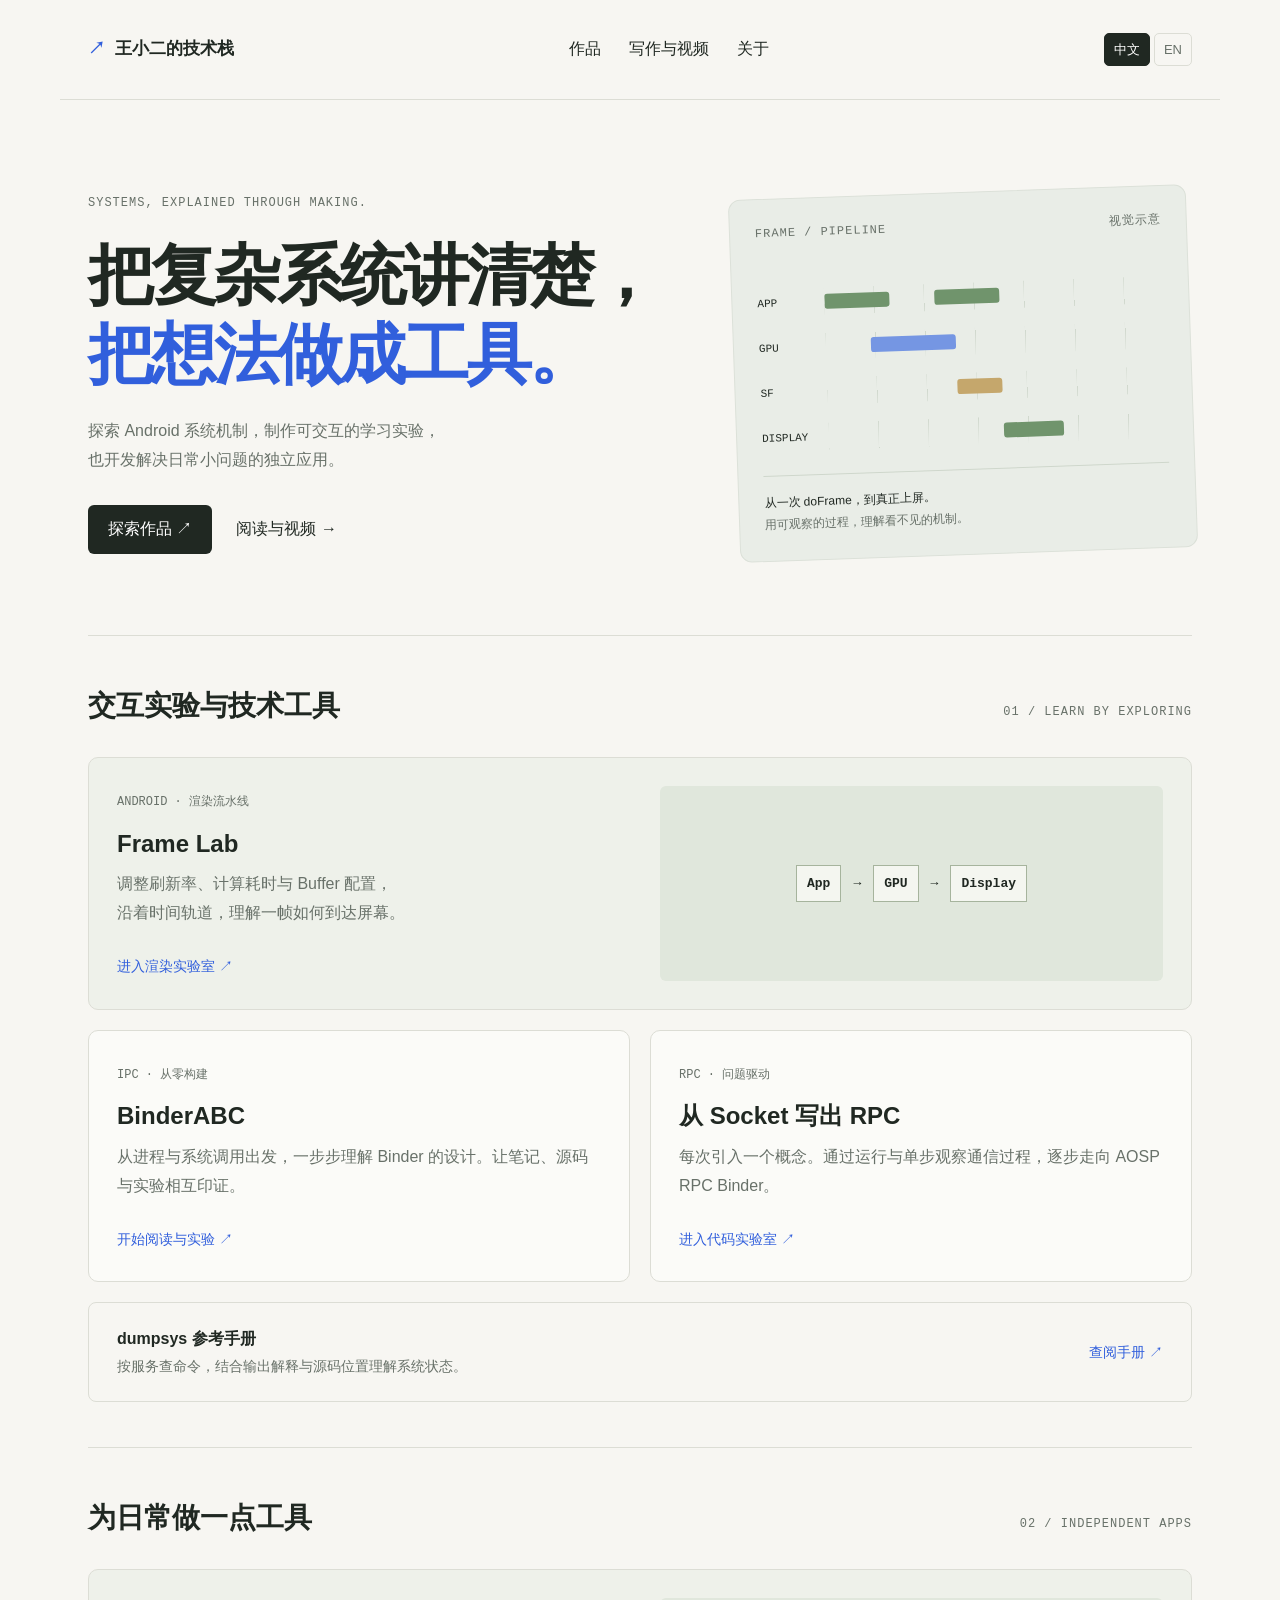
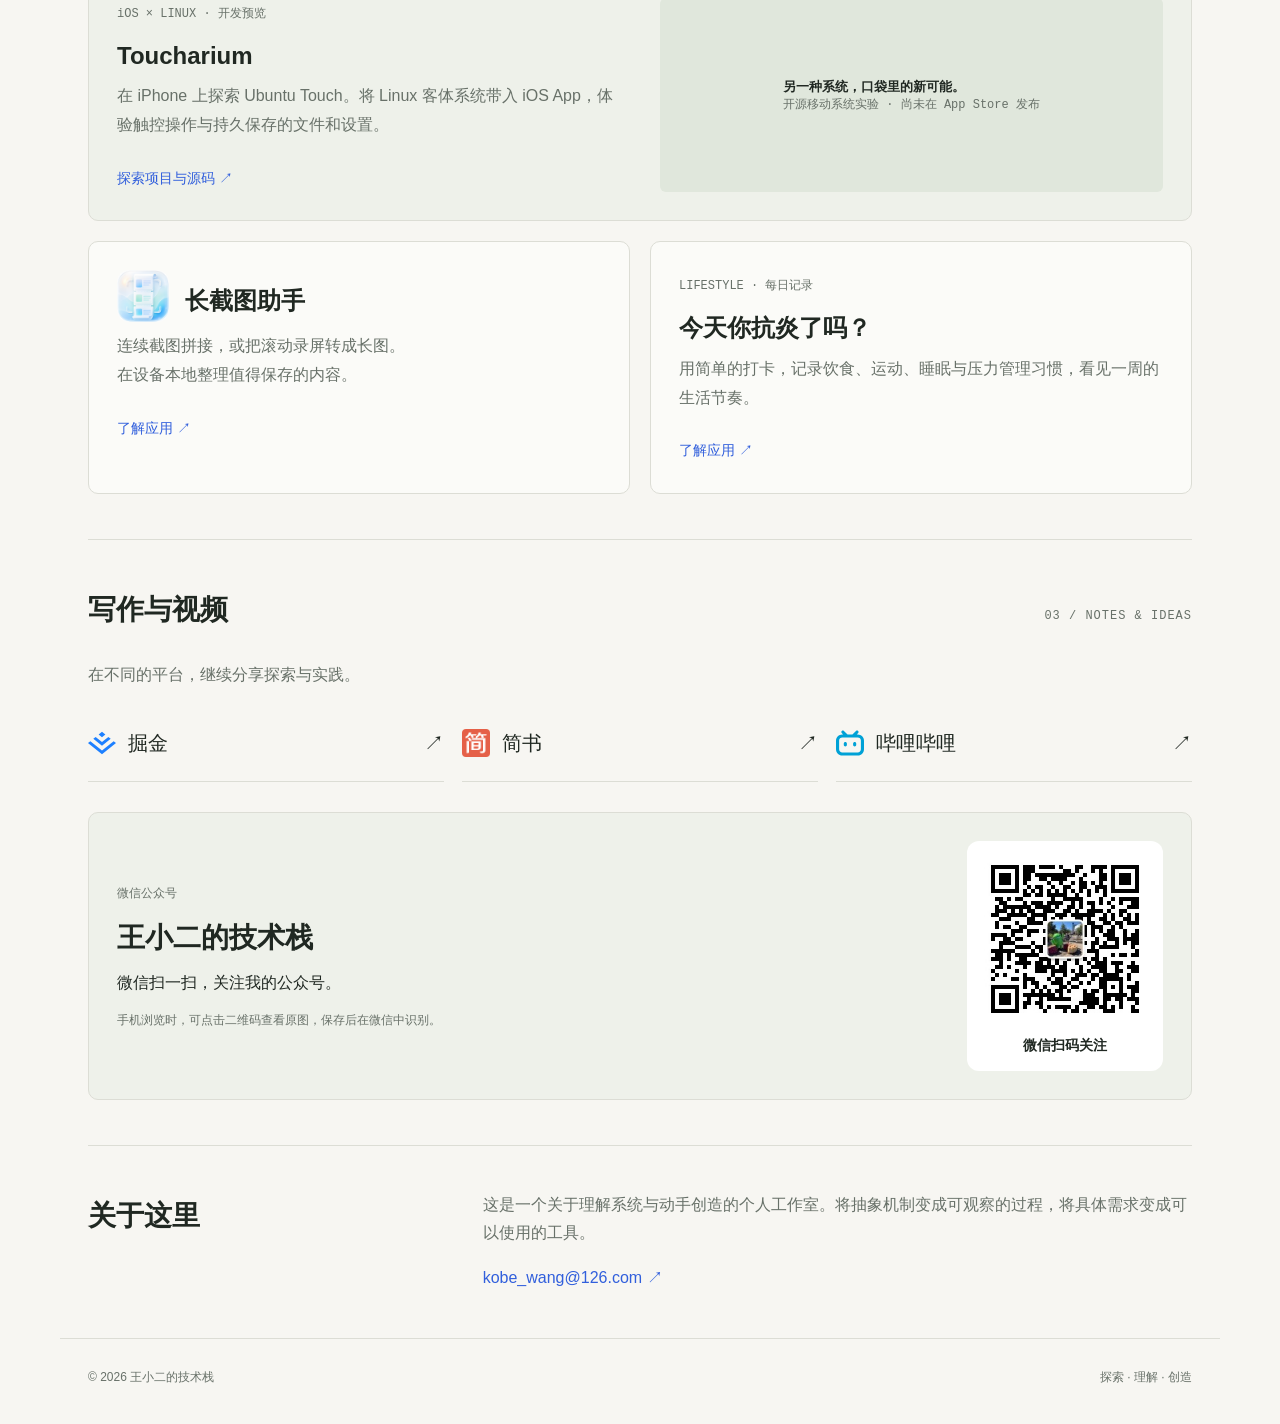
==== index.html @ 481073e8 "Build bilingual personal site with projects and GitHub Pages deployment" ====
<!doctype html>
<html lang="zh-CN">
<head>
<meta charset="utf-8"><meta name="viewport" content="width=device-width, initial-scale=1"><title>王小二的技术栈 | 系统技术与独立开发</title>

<meta name="description" content="王小二的技术栈：探索 Android 系统机制、交互技术实验与独立应用。Frame Lab、BinderABC、RPC、Toucharium，以及日常实用工具。">
<meta name="theme-color" content="#f7f6f2">
<link rel="canonical" href="https://kobewang126.github.io/">
<link rel="icon" type="image/svg+xml" href="assets/favicon.svg">
<meta property="og:type" content="website">
<meta property="og:locale" content="zh_CN">
<meta property="og:title" content="王小二的技术栈">
<meta property="og:description" content="把复杂系统讲清楚，把想法做成工具。">
<meta property="og:url" content="https://kobewang126.github.io/">
<link rel="stylesheet" href="styles.css">
</head>
<body id="top">
<a class="skip-link" href="#main">跳到正文</a>
<header><a class="brand" href="#top"><span class="mark">↗</span>王小二的技术栈</a><nav><a href="#projects">作品</a><a href="#writing">写作与视频</a><a href="#about">关于</a></nav><div class="languages" role="group" aria-label="语言 / Language"><button type="button" data-language="zh" aria-pressed="true">中文</button><button type="button" data-language="en" aria-pressed="false">EN</button></div></header>

<main id="main">

<div class="hero"><div><div class="eyebrow">SYSTEMS, EXPLAINED THROUGH MAKING.</div><h1>把复杂系统讲清楚，<br><span>把想法做成工具。</span></h1><p class="intro">探索 Android 系统机制，制作可交互的学习实验，<br>也开发解决日常小问题的独立应用。</p><div class="actions"><a class="button" href="#projects">探索作品 ↗</a><a href="#writing">阅读与视频 →</a></div></div><div class="trace" role="img" aria-label="Android 渲染轨道视觉示意，非真实仿真"><div class="trace-head"><span class="mono">FRAME / PIPELINE</span><span class="mono">视觉示意</span></div><div class="lane"><label>APP</label><div class="track"><i class="bar" style="width:65px"></i><i class="bar" style="width:65px;margin-left:45px"></i></div></div><div class="lane"><label>GPU</label><div class="track"><i class="bar blue" style="width:85px;margin-left:45px"></i></div></div><div class="lane"><label>SF</label><div class="track"><i class="bar gold" style="width:45px;margin-left:130px"></i></div></div><div class="lane"><label>DISPLAY</label><div class="track"><i class="bar" style="width:60px;margin-left:175px"></i></div></div><div class="trace-foot">从一次 doFrame，到真正上屏。<br><span class="note">用可观察的过程，理解看不见的机制。</span></div></div></div>
<section id="projects"><div class="section-head"><h2>交互实验与技术工具</h2><span class="mono">01 / LEARN BY EXPLORING</span></div><div class="grid"><a class="card featured" href="https://frameslab.netlify.app/"><div><span class="tag">ANDROID · 渲染流水线</span><h3>Frame Lab</h3><p>调整刷新率、计算耗时与 Buffer 配置，<br>沿着时间轨道，理解一帧如何到达屏幕。</p><span class="link">进入渲染实验室 ↗</span></div><div class="diagram" aria-hidden="true"><b>App</b> → <b>GPU</b> → <b>Display</b></div></a><a class="card" href="https://binderabc.netlify.app/"><span class="tag">IPC · 从零构建</span><h3>BinderABC</h3><p>从进程与系统调用出发，一步步理解 Binder 的设计。让笔记、源码与实验相互印证。</p><span class="link">开始阅读与实验 ↗</span></a><a class="card" href="https://rpcabc.netlify.app/"><span class="tag">RPC · 问题驱动</span><h3>从 Socket 写出 RPC</h3><p>每次引入一个概念。通过运行与单步观察通信过程，逐步走向 AOSP RPC Binder。</p><span class="link">进入代码实验室 ↗</span></a><a class="tool" href="https://dumpsys-reference.netlify.app/"><div><strong>dumpsys 参考手册</strong><p>按服务查命令，结合输出解释与源码位置理解系统状态。</p></div><span class="link">查阅手册 ↗</span></a></div></section>

<section><div class="section-head"><h2>为日常做一点工具</h2><span class="mono">02 / INDEPENDENT APPS</span></div><div class="grid"><a class="card featured" href="https://kobewang126.github.io/toucharium-site/"><div><span class="tag">iOS × LINUX · 开发预览</span><h3>Toucharium</h3><p>在 iPhone 上探索 Ubuntu Touch。将 Linux 客体系统带入 iOS App，体验触控操作与持久保存的文件和设置。</p><span class="link">探索项目与源码 ↗</span></div><div class="diagram"><div><strong>另一种系统，口袋里的新可能。</strong><br><span class="note">开源移动系统实验 · 尚未在 App Store 发布</span></div></div></a><a class="card" href="https://longscreenshot.netlify.app/"><div class="app-head"><img src="assets/longscreenshot.png" alt="长截图助手图标" loading="lazy"><h3>长截图助手</h3></div><p>连续截图拼接，或把滚动录屏转成长图。<br>在设备本地整理值得保存的内容。</p><span class="link">了解应用 ↗</span></a><a class="card" href="https://kangyan.netlify.app/"><span class="tag">LIFESTYLE · 每日记录</span><h3>今天你抗炎了吗？</h3><p>用简单的打卡，记录饮食、运动、睡眠与压力管理习惯，看见一周的生活节奏。</p><span class="link">了解应用 ↗</span></a></div></section>

<section id="writing"><div class="section-head"><h2>写作与视频</h2><span class="mono">03 / NOTES & IDEAS</span></div><p>在不同的平台，继续分享探索与实践。</p><div class="platforms"><a href="https://juejin.cn/user/1821226473634552/posts"><span class="platform-name"><img src="assets/juejin.svg" width="28" height="28" alt="">掘金</span> <span aria-hidden="true">↗</span></a><a href="https://www.jianshu.com/u/fd0b722ce11f"><span class="platform-name"><img src="assets/jianshu.ico" width="28" height="28" alt="">简书</span> <span aria-hidden="true">↗</span></a><a href="https://space.bilibili.com/485954104"><span class="platform-name"><img src="assets/bilibili.svg" width="28" height="28" alt="">哔哩哔哩</span> <span aria-hidden="true">↗</span></a></div><div class="wechat" id="wechat"><div><span class="tag">微信公众号</span><h3>王小二的技术栈</h3><p>微信扫一扫，关注我的公众号。</p><span class="note">手机浏览时，可点击二维码查看原图，保存后在微信中识别。</span></div><figure><a href="assets/wechat-qrcode.jpg" aria-label="查看王小二的技术栈公众号二维码原图"><img src="assets/wechat-qrcode.jpg" width="258" height="258" alt="王小二的技术栈微信公众号二维码" loading="lazy"></a><figcaption>微信扫码关注</figcaption></figure></div></section>

<section class="about" id="about"><h2>关于这里</h2><p>这是一个关于理解系统与动手创造的个人工作室。将抽象机制变成可观察的过程，将具体需求变成可以使用的工具。<br><a class="contact" href="mailto:kobe_wang@126.com">kobe_wang@126.com ↗</a></p></section>

</main>
<footer><span>© 2026 王小二的技术栈</span><span>探索 · 理解 · 创造</span></footer>
<script src="i18n.js"></script>
</body>
</html>
---- styles.css ----
:root {
  --bg: #f7f6f2;
  --ink: #202822;
  --muted: #687169;
  --line: #dcddd5;
  --blue: #315fdc;
}
* { box-sizing: border-box; }
html { scroll-behavior: smooth; }
body { margin: 0; background: var(--bg); color: var(--ink); font: 16px/1.8 -apple-system, BlinkMacSystemFont, "Segoe UI", sans-serif; -webkit-font-smoothing: antialiased; }
a { color: inherit; text-decoration: none; }
a:focus-visible, button:focus-visible { outline: 3px solid var(--blue); outline-offset: 5px; }
header, main, footer { max-width: 1160px; margin: auto; padding: 0 28px; }
header { min-height: 100px; display: flex; align-items: center; justify-content: space-between; gap: 20px; flex-wrap: wrap; padding-top: 18px; padding-bottom: 18px; border-bottom: 1px solid var(--line); }
nav { display: flex; flex-wrap: wrap; gap: 28px; }
nav a:hover { color: var(--blue); }
.brand { font-weight: 700; font-size: 17px; overflow-wrap: anywhere; }
.mark { color: var(--blue); padding-right: 10px; }
.note { font-size: 12px; color: var(--muted); }
.hero { padding: 92px 0 80px; display: grid; grid-template-columns: minmax(0, 1.3fr) minmax(0, 1fr); gap: 50px; align-items: center; }
.eyebrow, .mono { font: 12px/1.6 ui-monospace, monospace; letter-spacing: 1px; color: var(--muted); }
h1 { font-size: clamp(42px, 5.2vw, 66px); line-height: 1.2; letter-spacing: -3px; margin: 23px 0; }
h1 span { color: var(--blue); }
html[lang="en"] h1 { font-size: clamp(38px, 4.4vw, 56px); letter-spacing: -2px; }
p { color: var(--muted); }
.intro { max-width: 490px; }
.actions { display: flex; flex-wrap: wrap; gap: 24px; align-items: center; margin-top: 30px; }
.button { padding: 10px 20px; background: var(--ink); color: white; border-radius: 6px; }
.trace { background: #e9ede7; border: 1px solid #dce1d9; border-radius: 12px; padding: 25px; transform: rotate(-2deg); min-width: 0; max-width: 100%; }
.trace-head { display: flex; justify-content: space-between; padding-bottom: 28px; }
.lane { display: flex; gap: 12px; align-items: center; margin: 18px 0; font: 11px ui-monospace, monospace; }
.lane label { width: 55px; }
.track { height: 27px; flex: 1; min-width: 0; overflow: hidden; background: repeating-linear-gradient(90deg, transparent 0, transparent 49px, #cfd7cc 50px); display: flex; align-items: center; }
.bar { height: 15px; border-radius: 3px; background: #70946c; flex-shrink: 0; }
.bar.blue { background: #7596e3; }
.bar.gold { background: #c5a76c; }
.trace-foot { border-top: 1px solid #cfd7cc; padding-top: 16px; margin-top: 24px; font-size: 12px; }
section { padding: 45px 0; border-top: 1px solid var(--line); scroll-margin-top: 24px; }
.section-head { display: flex; justify-content: space-between; align-items: baseline; margin-bottom: 25px; gap: 20px; }
h2 { font-size: 28px; margin: 0; }
h3 { font-size: 24px; margin: 12px 0 4px; line-height: 1.4; }
.grid { display: grid; grid-template-columns: minmax(0, 1fr) minmax(0, 1fr); gap: 20px; }
.card { display: block; min-width: 0; padding: 28px; border: 1px solid var(--line); border-radius: 10px; background: #fbfbf8; transition: border-color .2s, transform .2s; }
.card:hover { border-color: var(--blue); transform: translateY(-3px); }
.card p { margin: 10px 0 24px; }
.featured { grid-column: 1/-1; display: grid; grid-template-columns: minmax(0, 1fr) minmax(0, 1fr); gap: 40px; background: #eef1ea; }
.diagram { background: #e0e7dc; border-radius: 6px; padding: 25px; display: flex; flex-wrap: wrap; align-items: center; justify-content: center; gap: 12px; font: 13px ui-monospace, monospace; }
.diagram b { border: 1px solid #a6b49d; padding: 10px; background: #f4f6f0; }
.tag { font: 12px/1.8 ui-monospace, monospace; color: var(--muted); }
.link { color: var(--blue); font-size: 14px; }
.tool { grid-column: 1/-1; display: flex; min-width: 0; align-items: center; justify-content: space-between; gap: 25px; padding: 22px 28px; border: 1px solid var(--line); border-radius: 8px; }
.tool p { margin: 0; font-size: 14px; }
.app-head { display: flex; align-items: center; gap: 16px; }
.app-head img { width: 52px; height: 52px; border-radius: 12px; }
.platforms { display: grid; grid-template-columns: repeat(3, minmax(0, 1fr)); gap: 18px; }
.platforms a { border-bottom: 1px solid var(--line); padding: 20px 0; display: flex; justify-content: space-between; font-size: 20px; }
.platform-name { display: inline-flex; align-items: center; gap: 12px; }
.platform-name img { width: 28px; height: 28px; object-fit: contain; flex-shrink: 0; }
.wechat { margin-top: 30px; padding: 28px; background: #eef1ea; border: 1px solid var(--line); border-radius: 10px; display: flex; align-items: center; justify-content: space-between; gap: 36px; }
.wechat h3 { font-size: 28px; line-height: 1.35; margin: 12px 0; }
.wechat p { font-size: 16px; margin: 8px 0; color: var(--ink); }
.wechat figure { margin: 0; text-align: center; flex-shrink: 0; background: white; padding: 12px; border-radius: 12px; }
.wechat img { display: block; width: 172px; height: 172px; max-width: 100%; background: white; }
.wechat figcaption { font-size: 14px; font-weight: 600; color: var(--ink); margin-top: 8px; }
.about { display: grid; grid-template-columns: 1fr 2fr; gap: 40px; }
.about p { margin: 0; }
.contact { display: inline-block; margin-top: 16px; color: var(--blue); overflow-wrap: anywhere; }
footer { padding-top: 28px; padding-bottom: 35px; display: flex; flex-wrap: wrap; justify-content: space-between; gap: 20px; border-top: 1px solid var(--line); font-size: 12px; color: var(--muted); }
.languages { display: flex; gap: 4px; flex-shrink: 0; }
.languages button { font: inherit; font-size: 13px; border: 1px solid var(--line); background: transparent; color: var(--muted); border-radius: 5px; padding: 4px 9px; cursor: pointer; }
.languages button[aria-pressed="true"] { background: var(--ink); color: white; border-color: var(--ink); }
h1, .card, .wechat { overflow-wrap: break-word; }
.skip-link { position: absolute; left: 20px; top: -100px; padding: 8px 16px; background: var(--ink); color: white; z-index: 10; }
.skip-link:focus { top: 10px; }
@media (max-width: 760px) {
  header, main, footer { padding-left: 22px; padding-right: 22px; }
  header { gap: 16px; }
  .brand { flex: 1; }
  nav { order: 3; width: 100%; justify-content: space-between; gap: 16px; font-size: 14px; }
  .hero { grid-template-columns: minmax(0, 1fr); padding: 48px 0; gap: 40px; }
  h1 { font-size: 44px; letter-spacing: -2px; }
  html[lang="en"] h1 { font-size: 38px; letter-spacing: -1px; }
  .trace { transform: none; }
  .grid, .featured, .platforms, .about { grid-template-columns: minmax(0, 1fr); }
  .featured { gap: 20px; }
  .tool { align-items: flex-start; flex-direction: column; gap: 10px; }
  .section-head { align-items: flex-start; gap: 10px; flex-direction: column; }
  .section-head .mono { letter-spacing: .5px; }
  .card { padding: 22px; }
  .wechat { padding: 22px; align-items: stretch; flex-direction: column; }
  .wechat h3 { font-size: 25px; }
  .wechat figure { align-self: center; max-width: 100%; }
  .wechat img { width: 200px; height: auto; aspect-ratio: 1; }
  .wechat .note { font-size: 13px; }
  .about { gap: 20px; }
}
@media (prefers-reduced-motion: reduce) {
  html { scroll-behavior: auto; }
  .card { transition: none; }
}
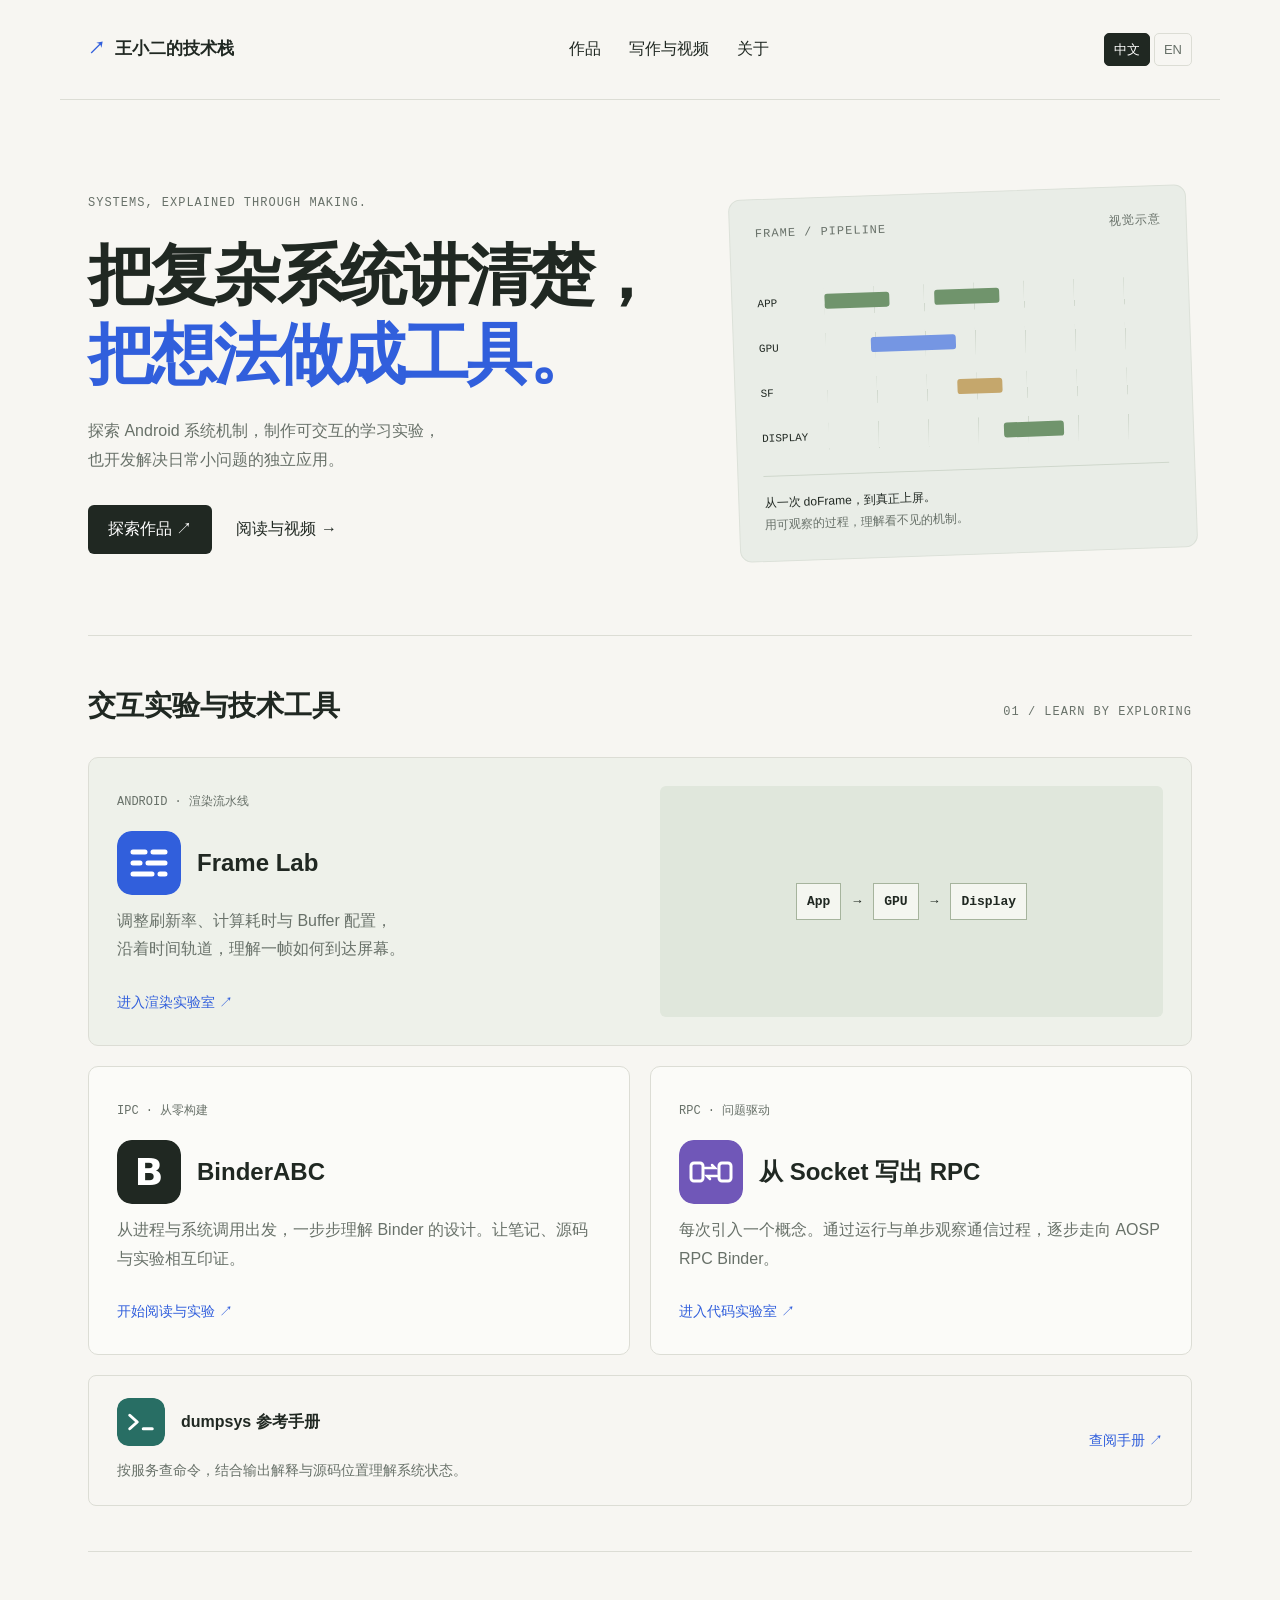
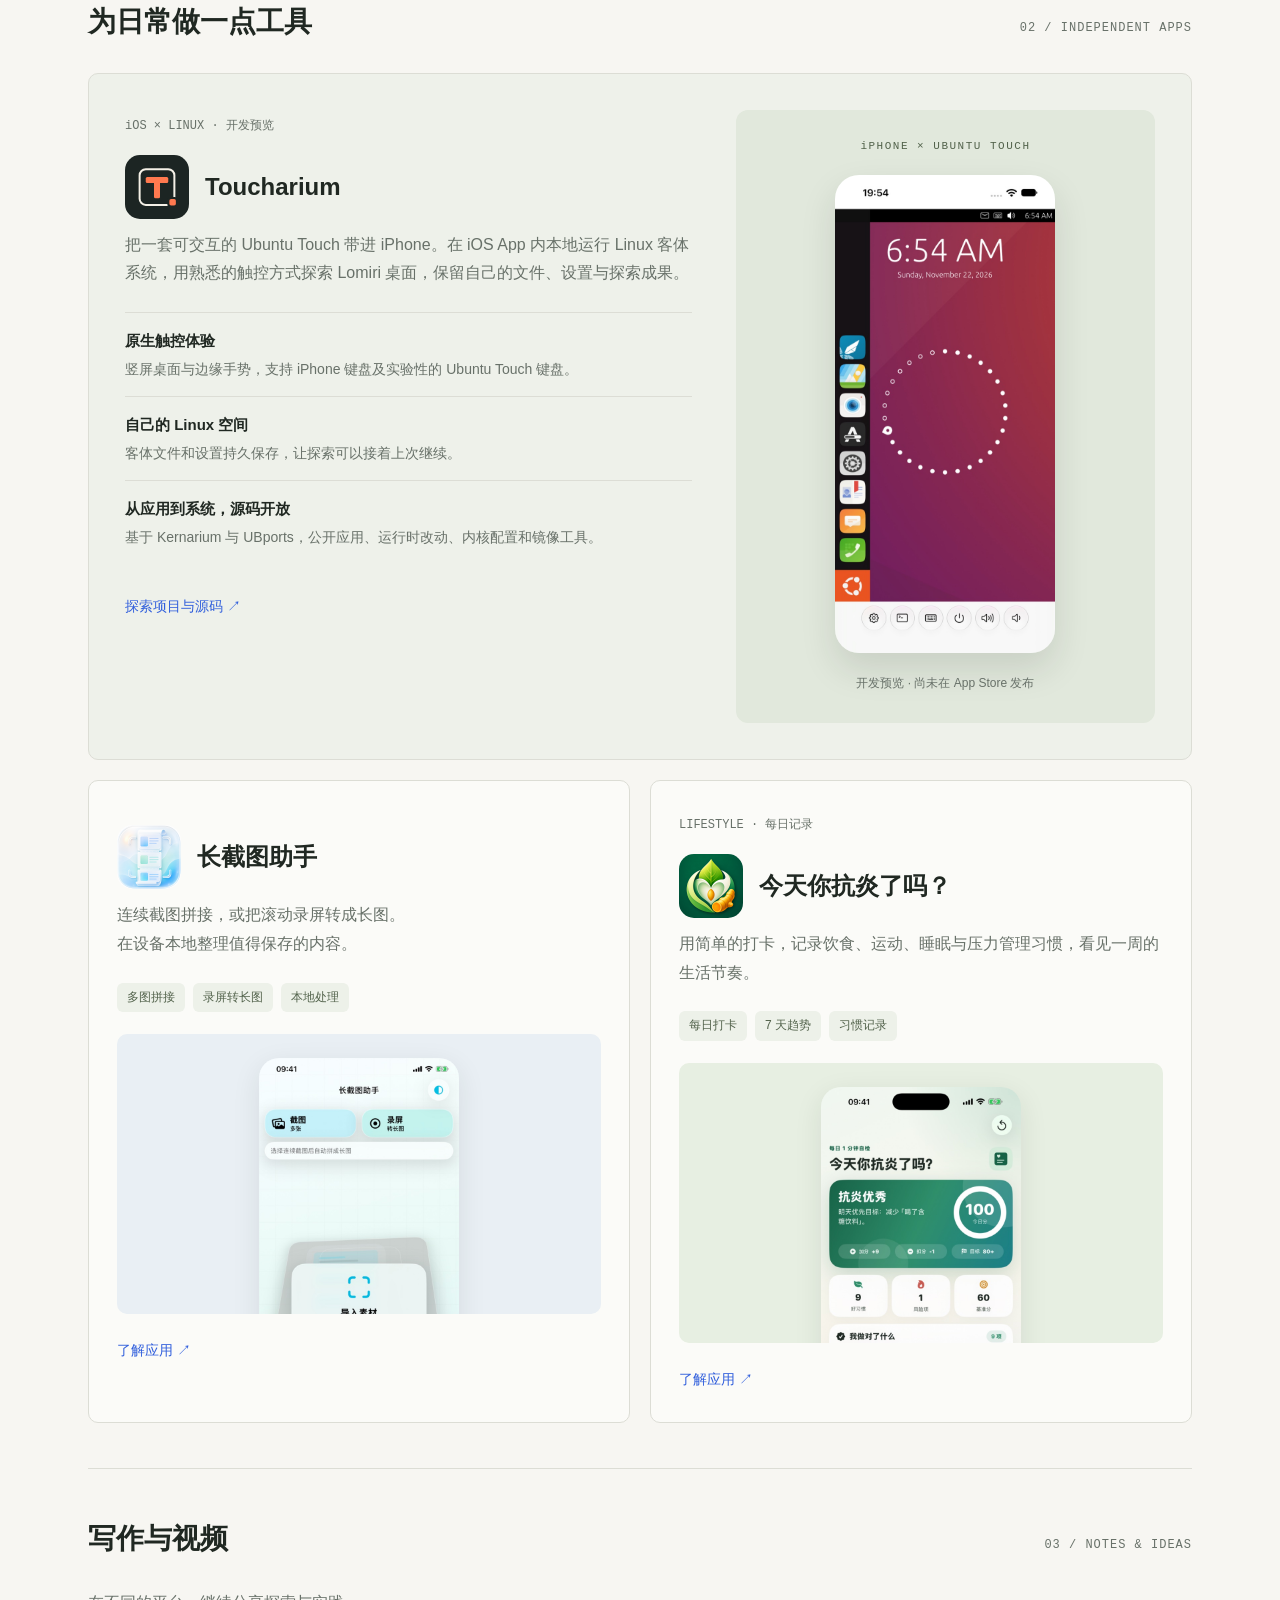
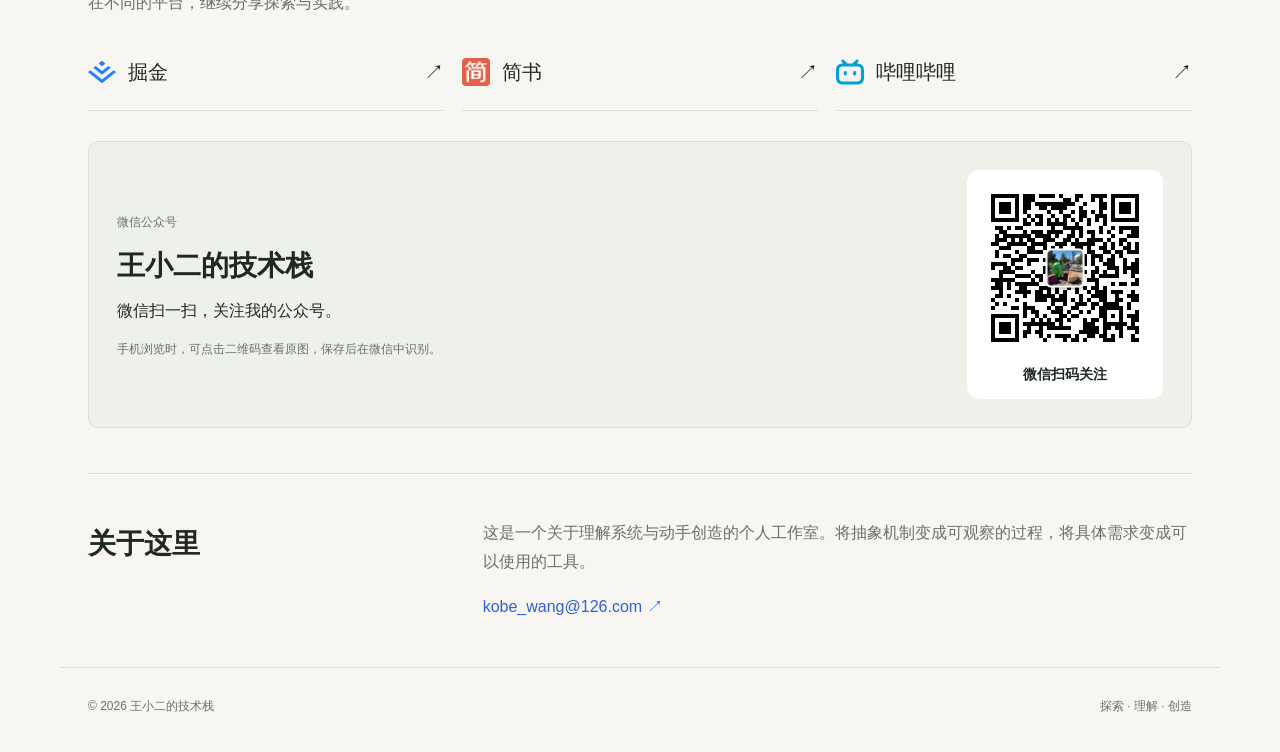
==== commit a2bf0896: "Showcase projects with icons, app previews, and detailed Toucharium features" ====
--- a/index.html
+++ b/index.html
@@ -21,9 +21,9 @@
 <main id="main">
 
 <div class="hero"><div><div class="eyebrow">SYSTEMS, EXPLAINED THROUGH MAKING.</div><h1>把复杂系统讲清楚，<br><span>把想法做成工具。</span></h1><p class="intro">探索 Android 系统机制，制作可交互的学习实验，<br>也开发解决日常小问题的独立应用。</p><div class="actions"><a class="button" href="#projects">探索作品 ↗</a><a href="#writing">阅读与视频 →</a></div></div><div class="trace" role="img" aria-label="Android 渲染轨道视觉示意，非真实仿真"><div class="trace-head"><span class="mono">FRAME / PIPELINE</span><span class="mono">视觉示意</span></div><div class="lane"><label>APP</label><div class="track"><i class="bar" style="width:65px"></i><i class="bar" style="width:65px;margin-left:45px"></i></div></div><div class="lane"><label>GPU</label><div class="track"><i class="bar blue" style="width:85px;margin-left:45px"></i></div></div><div class="lane"><label>SF</label><div class="track"><i class="bar gold" style="width:45px;margin-left:130px"></i></div></div><div class="lane"><label>DISPLAY</label><div class="track"><i class="bar" style="width:60px;margin-left:175px"></i></div></div><div class="trace-foot">从一次 doFrame，到真正上屏。<br><span class="note">用可观察的过程，理解看不见的机制。</span></div></div></div>
-<section id="projects"><div class="section-head"><h2>交互实验与技术工具</h2><span class="mono">01 / LEARN BY EXPLORING</span></div><div class="grid"><a class="card featured" href="https://frameslab.netlify.app/"><div><span class="tag">ANDROID · 渲染流水线</span><h3>Frame Lab</h3><p>调整刷新率、计算耗时与 Buffer 配置，<br>沿着时间轨道，理解一帧如何到达屏幕。</p><span class="link">进入渲染实验室 ↗</span></div><div class="diagram" aria-hidden="true"><b>App</b> → <b>GPU</b> → <b>Display</b></div></a><a class="card" href="https://binderabc.netlify.app/"><span class="tag">IPC · 从零构建</span><h3>BinderABC</h3><p>从进程与系统调用出发，一步步理解 Binder 的设计。让笔记、源码与实验相互印证。</p><span class="link">开始阅读与实验 ↗</span></a><a class="card" href="https://rpcabc.netlify.app/"><span class="tag">RPC · 问题驱动</span><h3>从 Socket 写出 RPC</h3><p>每次引入一个概念。通过运行与单步观察通信过程，逐步走向 AOSP RPC Binder。</p><span class="link">进入代码实验室 ↗</span></a><a class="tool" href="https://dumpsys-reference.netlify.app/"><div><strong>dumpsys 参考手册</strong><p>按服务查命令，结合输出解释与源码位置理解系统状态。</p></div><span class="link">查阅手册 ↗</span></a></div></section>
+<section id="projects"><div class="section-head"><h2>交互实验与技术工具</h2><span class="mono">01 / LEARN BY EXPLORING</span></div><div class="grid"><a class="card featured" href="https://frameslab.netlify.app/"><div><span class="tag">ANDROID · 渲染流水线</span><div class="app-head"><img src="assets/framelab.svg" width="64" height="64" alt="" loading="lazy"><h3>Frame Lab</h3></div><p>调整刷新率、计算耗时与 Buffer 配置，<br>沿着时间轨道，理解一帧如何到达屏幕。</p><span class="link">进入渲染实验室 ↗</span></div><div class="diagram" aria-hidden="true"><b>App</b> → <b>GPU</b> → <b>Display</b></div></a><a class="card" href="https://kobewang126.github.io/BinderABC-V3"><span class="tag">IPC · 从零构建</span><div class="app-head"><img src="assets/binderabc.svg" width="64" height="64" alt="" loading="lazy"><h3>BinderABC</h3></div><p>从进程与系统调用出发，一步步理解 Binder 的设计。让笔记、源码与实验相互印证。</p><span class="link">开始阅读与实验 ↗</span></a><a class="card" href="https://rpcabc.netlify.app/"><span class="tag">RPC · 问题驱动</span><div class="app-head"><img src="assets/rpc.svg" width="64" height="64" alt="" loading="lazy"><h3>从 Socket 写出 RPC</h3></div><p>每次引入一个概念。通过运行与单步观察通信过程，逐步走向 AOSP RPC Binder。</p><span class="link">进入代码实验室 ↗</span></a><a class="tool" href="https://dumpsys-reference.netlify.app/"><div><div class="app-head"><img src="assets/dumpsys.svg" width="64" height="64" alt="" loading="lazy"><strong>dumpsys 参考手册</strong></div><p>按服务查命令，结合输出解释与源码位置理解系统状态。</p></div><span class="link">查阅手册 ↗</span></a></div></section>
 
-<section><div class="section-head"><h2>为日常做一点工具</h2><span class="mono">02 / INDEPENDENT APPS</span></div><div class="grid"><a class="card featured" href="https://kobewang126.github.io/toucharium-site/"><div><span class="tag">iOS × LINUX · 开发预览</span><h3>Toucharium</h3><p>在 iPhone 上探索 Ubuntu Touch。将 Linux 客体系统带入 iOS App，体验触控操作与持久保存的文件和设置。</p><span class="link">探索项目与源码 ↗</span></div><div class="diagram"><div><strong>另一种系统，口袋里的新可能。</strong><br><span class="note">开源移动系统实验 · 尚未在 App Store 发布</span></div></div></a><a class="card" href="https://longscreenshot.netlify.app/"><div class="app-head"><img src="assets/longscreenshot.png" alt="长截图助手图标" loading="lazy"><h3>长截图助手</h3></div><p>连续截图拼接，或把滚动录屏转成长图。<br>在设备本地整理值得保存的内容。</p><span class="link">了解应用 ↗</span></a><a class="card" href="https://kangyan.netlify.app/"><span class="tag">LIFESTYLE · 每日记录</span><h3>今天你抗炎了吗？</h3><p>用简单的打卡，记录饮食、运动、睡眠与压力管理习惯，看见一周的生活节奏。</p><span class="link">了解应用 ↗</span></a></div></section>
+<section><div class="section-head"><h2>为日常做一点工具</h2><span class="mono">02 / INDEPENDENT APPS</span></div><div class="grid"><a class="card featured toucharium-card" href="https://kobewang126.github.io/toucharium-site/"><div><span class="tag">iOS × LINUX · 开发预览</span><div class="app-head"><img src="assets/toucharium.svg" width="64" height="64" alt="" loading="lazy"><h3>Toucharium</h3></div><p>把一套可交互的 Ubuntu Touch 带进 iPhone。在 iOS App 内本地运行 Linux 客体系统，用熟悉的触控方式探索 Lomiri 桌面，保留自己的文件、设置与探索成果。</p><ul class="feature-list"><li><strong>原生触控体验</strong><span>竖屏桌面与边缘手势，支持 iPhone 键盘及实验性的 Ubuntu Touch 键盘。</span></li><li><strong>自己的 Linux 空间</strong><span>客体文件和设置持久保存，让探索可以接着上次继续。</span></li><li><strong>从应用到系统，源码开放</strong><span>基于 Kernarium 与 UBports，公开应用、运行时改动、内核配置和镜像工具。</span></li></ul><span class="link">探索项目与源码 ↗</span></div><div class="product-preview toucharium-preview"><span class="preview-label">iPHONE × UBUNTU TOUCH</span><img src="assets/toucharium-preview.jpg" width="942" height="2048" alt="Toucharium 在 iPhone 上运行 Ubuntu Touch 的真实界面" loading="lazy"><span class="note">开发预览 · 尚未在 App Store 发布</span></div></a><a class="card" href="https://longscreenshot.netlify.app/"><div class="app-head"><img src="assets/longscreenshot.png" alt="长截图助手图标" loading="lazy"><h3>长截图助手</h3></div><p>连续截图拼接，或把滚动录屏转成长图。<br>在设备本地整理值得保存的内容。</p><div class="app-benefits"><span>多图拼接</span><span>录屏转长图</span><span>本地处理</span></div><div class="app-screenshot"><img src="assets/longscreenshot-preview.jpg" width="1242" height="2688" alt="长截图助手应用界面" loading="lazy"></div><span class="link">了解应用 ↗</span></a><a class="card" href="https://kangyan.netlify.app/"><span class="tag">LIFESTYLE · 每日记录</span><div class="app-head"><img src="assets/kangyan.png" width="64" height="64" alt="" loading="lazy"><h3>今天你抗炎了吗？</h3></div><p>用简单的打卡，记录饮食、运动、睡眠与压力管理习惯，看见一周的生活节奏。</p><div class="app-benefits"><span>每日打卡</span><span>7 天趋势</span><span>习惯记录</span></div><div class="app-screenshot wellness"><img src="assets/kangyan-preview.jpg" width="1242" height="2688" alt="今天你抗炎了吗应用的每日打卡界面" loading="lazy"></div><span class="link">了解应用 ↗</span></a></div></section>
 
 <section id="writing"><div class="section-head"><h2>写作与视频</h2><span class="mono">03 / NOTES & IDEAS</span></div><p>在不同的平台，继续分享探索与实践。</p><div class="platforms"><a href="https://juejin.cn/user/1821226473634552/posts"><span class="platform-name"><img src="assets/juejin.svg" width="28" height="28" alt="">掘金</span> <span aria-hidden="true">↗</span></a><a href="https://www.jianshu.com/u/fd0b722ce11f"><span class="platform-name"><img src="assets/jianshu.ico" width="28" height="28" alt="">简书</span> <span aria-hidden="true">↗</span></a><a href="https://space.bilibili.com/485954104"><span class="platform-name"><img src="assets/bilibili.svg" width="28" height="28" alt="">哔哩哔哩</span> <span aria-hidden="true">↗</span></a></div><div class="wechat" id="wechat"><div><span class="tag">微信公众号</span><h3>王小二的技术栈</h3><p>微信扫一扫，关注我的公众号。</p><span class="note">手机浏览时，可点击二维码查看原图，保存后在微信中识别。</span></div><figure><a href="assets/wechat-qrcode.jpg" aria-label="查看王小二的技术栈公众号二维码原图"><img src="assets/wechat-qrcode.jpg" width="258" height="258" alt="王小二的技术栈微信公众号二维码" loading="lazy"></a><figcaption>微信扫码关注</figcaption></figure></div></section>
 
--- a/styles.css
+++ b/styles.css
@@ -98,3 +98,30 @@
   html { scroll-behavior: auto; }
   .card { transition: none; }
 }
+
+/* Product cards: icon, benefits, and real app previews. */
+.app-head { gap: 16px; margin: 16px 0 12px; }
+.app-head h3 { margin: 0; }
+.app-head img { width: 64px; height: 64px; flex-shrink: 0; border-radius: 15px; object-fit: contain; }
+.tool .app-head { margin: 0 0 12px; }
+.tool .app-head img { width: 48px; height: 48px; border-radius: 12px; }
+.toucharium-card { grid-template-columns: minmax(0,1.15fr) minmax(0,.85fr); padding: 36px; gap: 44px; }
+.feature-list { list-style: none; padding: 0; margin: 24px 0 28px; }
+.feature-list li { padding: 14px 0; border-top: 1px solid var(--line); }
+.feature-list strong { display: block; font-size: 15px; }
+.feature-list span { display: block; margin-top: 4px; color: var(--muted); font-size: 14px; line-height: 1.7; }
+.product-preview { display: flex; flex-direction: column; align-items: center; justify-content: center; gap: 20px; padding: 28px 16px; border-radius: 12px; background: #e1e8dc; min-width: 0; }
+.preview-label { font: 11px/1.6 ui-monospace,monospace; letter-spacing: 1.5px; color: #52624b; text-align: center; }
+.toucharium-preview img { width: min(100%,220px); height: auto; border-radius: 24px; box-shadow: 0 16px 35px #20282220; }
+.product-preview .note { text-align: center; }
+.app-benefits { display: flex; flex-wrap: wrap; gap: 8px; margin: 0 0 22px; }
+.app-benefits span { padding: 4px 10px; font-size: 12px; color: #52624b; background: #edf1e9; border-radius: 6px; }
+.app-screenshot { height: 280px; overflow: hidden; background: #e9eff4; border-radius: 10px; margin-bottom: 22px; padding-top: 24px; text-align: center; }
+.app-screenshot.wellness { background: #e7efe2; }
+.app-screenshot img { width: 200px; max-width: 86%; height: auto; border-radius: 20px 20px 0 0; box-shadow: 0 8px 28px #20282218; }
+@media(max-width:760px) {
+ .toucharium-card { grid-template-columns: minmax(0,1fr); padding: 22px; gap: 24px; }
+ .app-head img { width: 56px; height: 56px; border-radius: 13px; }
+ .toucharium-preview img { width: 200px; }
+ .app-screenshot { height: 260px; }
+}
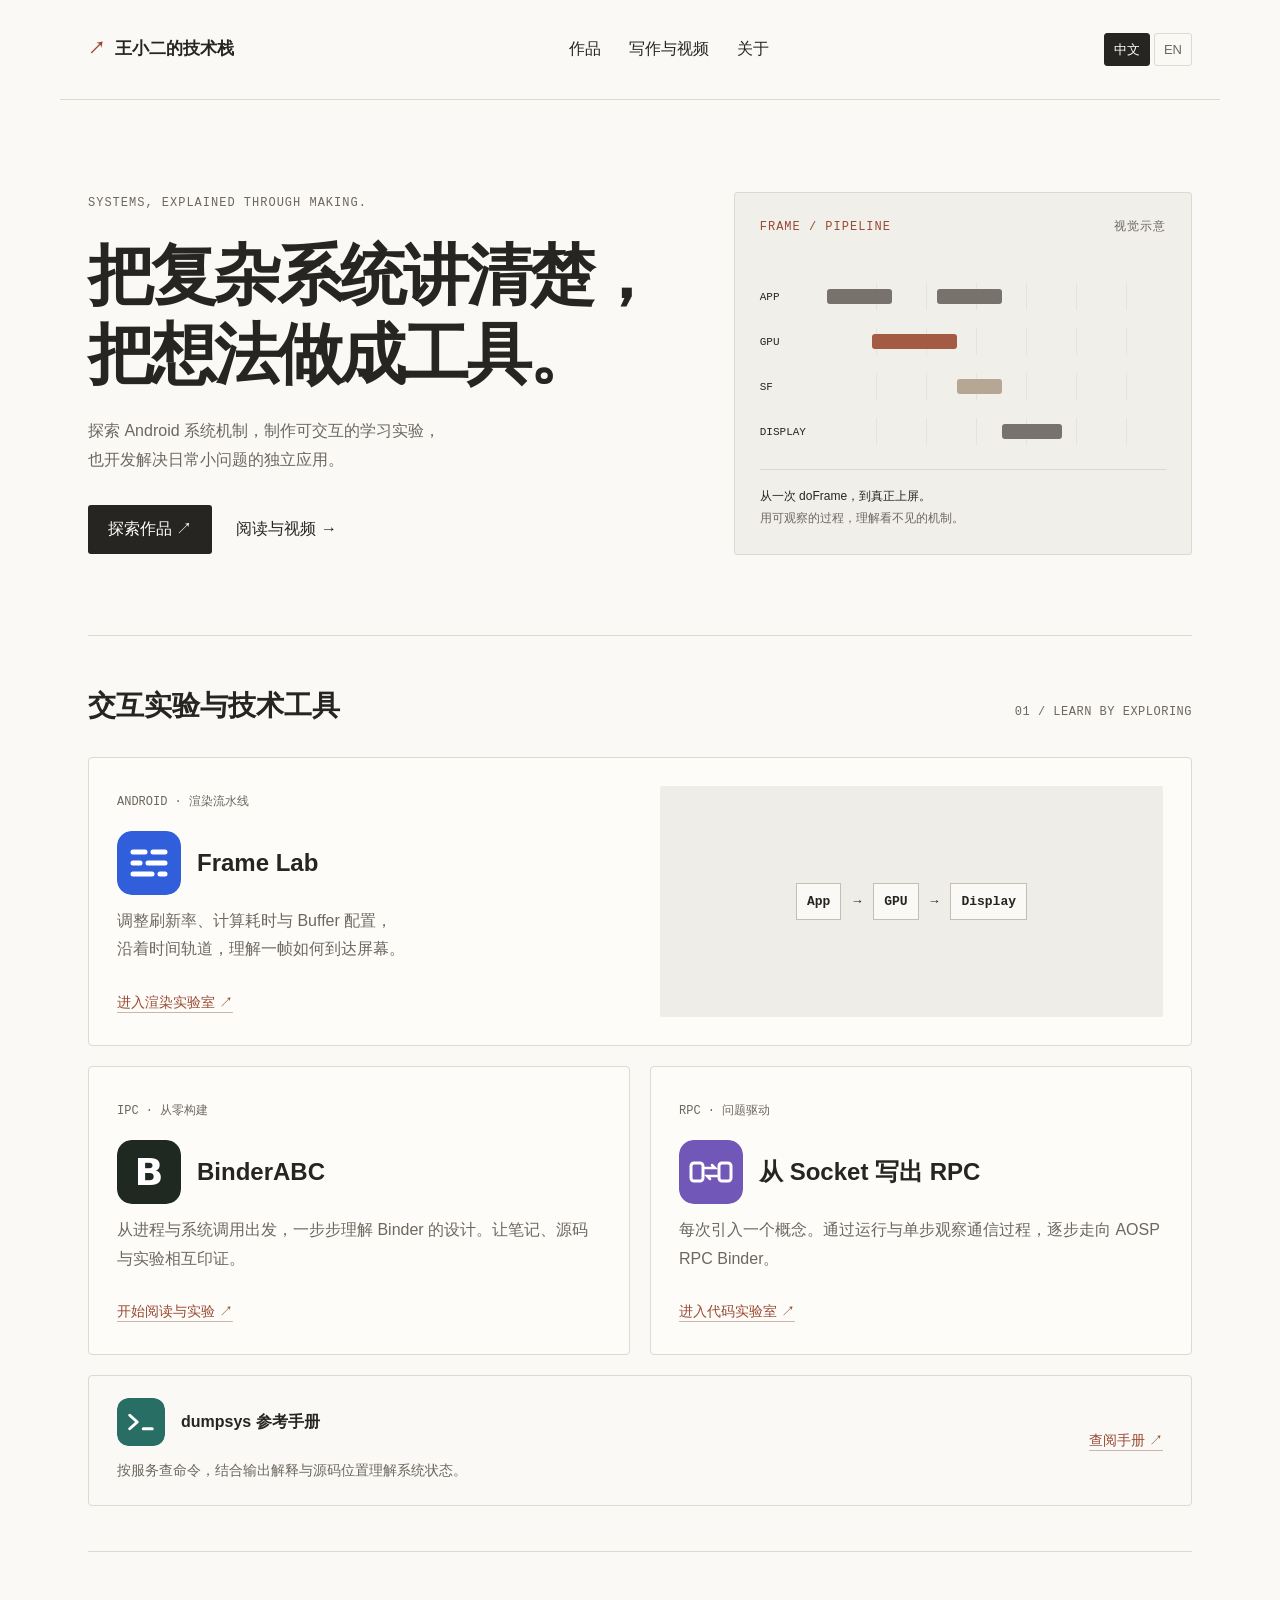
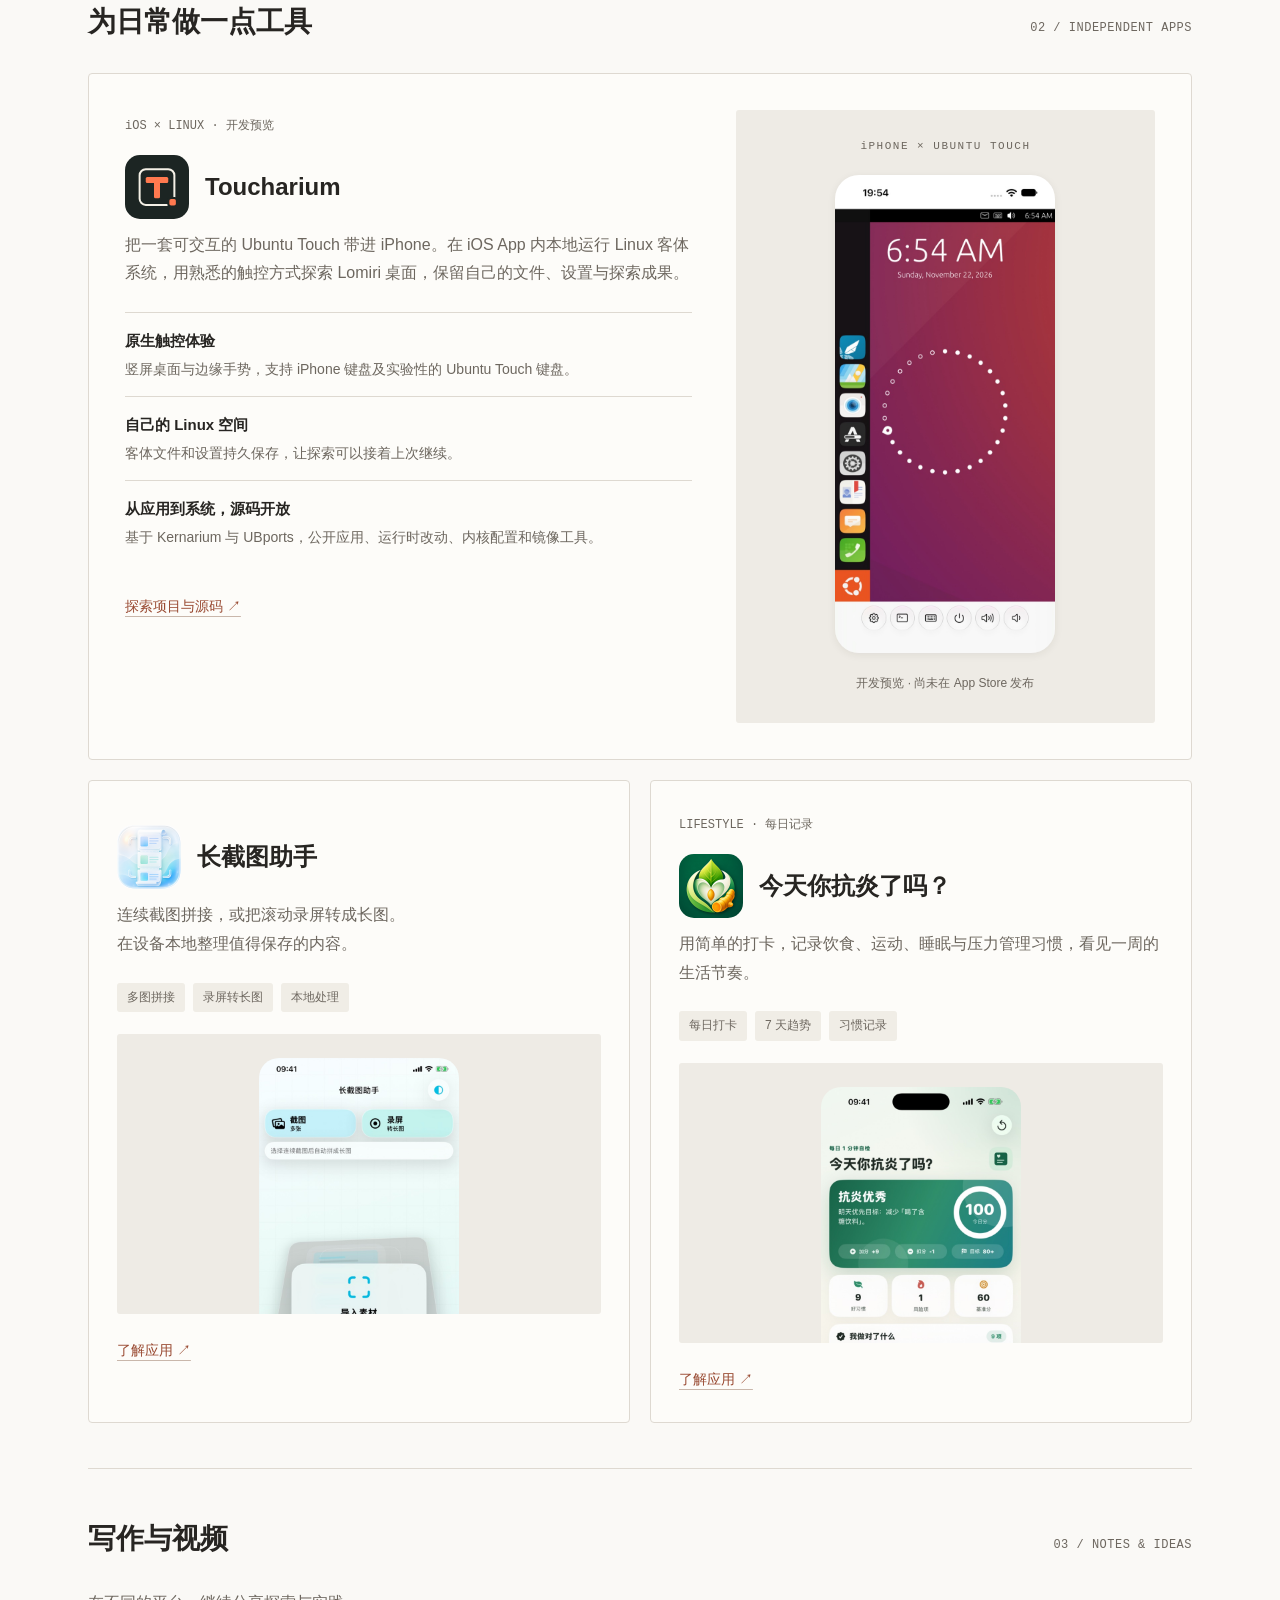
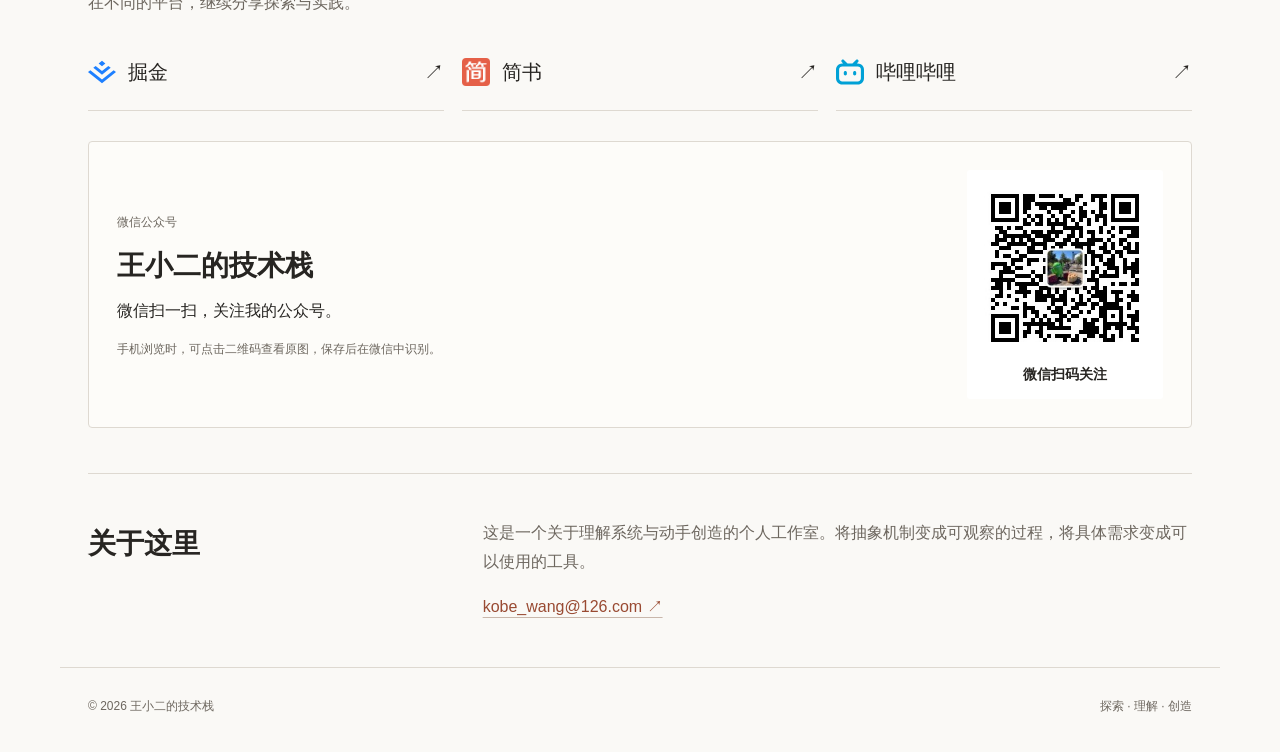
==== commit 01850be0: "Refine site with paper, charcoal, and restrained rust accents" ====
--- a/index.html
+++ b/index.html
@@ -4,7 +4,7 @@
 <meta charset="utf-8"><meta name="viewport" content="width=device-width, initial-scale=1"><title>王小二的技术栈 | 系统技术与独立开发</title>
 
 <meta name="description" content="王小二的技术栈：探索 Android 系统机制、交互技术实验与独立应用。Frame Lab、BinderABC、RPC、Toucharium，以及日常实用工具。">
-<meta name="theme-color" content="#f7f6f2">
+<meta name="theme-color" content="#faf9f6">
 <link rel="canonical" href="https://kobewang126.github.io/">
 <link rel="icon" type="image/svg+xml" href="assets/favicon.svg">
 <meta property="og:type" content="website">
--- a/styles.css
+++ b/styles.css
@@ -1,54 +1,54 @@
 :root {
-  --bg: #f7f6f2;
-  --ink: #202822;
-  --muted: #687169;
-  --line: #dcddd5;
-  --blue: #315fdc;
+  --bg: #faf9f6;
+  --ink: #272522;
+  --muted: #6d675f;
+  --line: #ded9d1;
+  --accent: #994a32;
 }
 * { box-sizing: border-box; }
 html { scroll-behavior: smooth; }
 body { margin: 0; background: var(--bg); color: var(--ink); font: 16px/1.8 -apple-system, BlinkMacSystemFont, "Segoe UI", sans-serif; -webkit-font-smoothing: antialiased; }
 a { color: inherit; text-decoration: none; }
-a:focus-visible, button:focus-visible { outline: 3px solid var(--blue); outline-offset: 5px; }
+a:focus-visible, button:focus-visible { outline: 3px solid var(--accent); outline-offset: 5px; }
 header, main, footer { max-width: 1160px; margin: auto; padding: 0 28px; }
 header { min-height: 100px; display: flex; align-items: center; justify-content: space-between; gap: 20px; flex-wrap: wrap; padding-top: 18px; padding-bottom: 18px; border-bottom: 1px solid var(--line); }
 nav { display: flex; flex-wrap: wrap; gap: 28px; }
-nav a:hover { color: var(--blue); }
+nav a:hover { color: var(--accent); }
 .brand { font-weight: 700; font-size: 17px; overflow-wrap: anywhere; }
-.mark { color: var(--blue); padding-right: 10px; }
+.mark { color: var(--accent); padding-right: 10px; }
 .note { font-size: 12px; color: var(--muted); }
 .hero { padding: 92px 0 80px; display: grid; grid-template-columns: minmax(0, 1.3fr) minmax(0, 1fr); gap: 50px; align-items: center; }
 .eyebrow, .mono { font: 12px/1.6 ui-monospace, monospace; letter-spacing: 1px; color: var(--muted); }
 h1 { font-size: clamp(42px, 5.2vw, 66px); line-height: 1.2; letter-spacing: -3px; margin: 23px 0; }
-h1 span { color: var(--blue); }
+h1 span { color: var(--ink); }
 html[lang="en"] h1 { font-size: clamp(38px, 4.4vw, 56px); letter-spacing: -2px; }
 p { color: var(--muted); }
 .intro { max-width: 490px; }
 .actions { display: flex; flex-wrap: wrap; gap: 24px; align-items: center; margin-top: 30px; }
 .button { padding: 10px 20px; background: var(--ink); color: white; border-radius: 6px; }
-.trace { background: #e9ede7; border: 1px solid #dce1d9; border-radius: 12px; padding: 25px; transform: rotate(-2deg); min-width: 0; max-width: 100%; }
+.trace { background: #f1efea; border: 1px solid #ded9d1; border-radius: 3px; padding: 25px; transform: none; min-width: 0; max-width: 100%; }
 .trace-head { display: flex; justify-content: space-between; padding-bottom: 28px; }
 .lane { display: flex; gap: 12px; align-items: center; margin: 18px 0; font: 11px ui-monospace, monospace; }
 .lane label { width: 55px; }
-.track { height: 27px; flex: 1; min-width: 0; overflow: hidden; background: repeating-linear-gradient(90deg, transparent 0, transparent 49px, #cfd7cc 50px); display: flex; align-items: center; }
-.bar { height: 15px; border-radius: 3px; background: #70946c; flex-shrink: 0; }
-.bar.blue { background: #7596e3; }
-.bar.gold { background: #c5a76c; }
-.trace-foot { border-top: 1px solid #cfd7cc; padding-top: 16px; margin-top: 24px; font-size: 12px; }
+.track { height: 27px; flex: 1; min-width: 0; overflow: hidden; background: repeating-linear-gradient(90deg, transparent 0, transparent 49px, #ddd7ce 50px); display: flex; align-items: center; }
+.bar { height: 15px; border-radius: 3px; background: #77736c; flex-shrink: 0; }
+.bar.blue { background: #a45b43; }
+.bar.gold { background: #b6a795; }
+.trace-foot { border-top: 1px solid #ddd7ce; padding-top: 16px; margin-top: 24px; font-size: 12px; }
 section { padding: 45px 0; border-top: 1px solid var(--line); scroll-margin-top: 24px; }
 .section-head { display: flex; justify-content: space-between; align-items: baseline; margin-bottom: 25px; gap: 20px; }
 h2 { font-size: 28px; margin: 0; }
 h3 { font-size: 24px; margin: 12px 0 4px; line-height: 1.4; }
 .grid { display: grid; grid-template-columns: minmax(0, 1fr) minmax(0, 1fr); gap: 20px; }
-.card { display: block; min-width: 0; padding: 28px; border: 1px solid var(--line); border-radius: 10px; background: #fbfbf8; transition: border-color .2s, transform .2s; }
-.card:hover { border-color: var(--blue); transform: translateY(-3px); }
+.card { display: block; min-width: 0; padding: 28px; border: 1px solid var(--line); border-radius: 4px; background: #fdfcf9; transition: border-color .2s; }
+.card:hover { border-color: #b6a391; }
 .card p { margin: 10px 0 24px; }
-.featured { grid-column: 1/-1; display: grid; grid-template-columns: minmax(0, 1fr) minmax(0, 1fr); gap: 40px; background: #eef1ea; }
-.diagram { background: #e0e7dc; border-radius: 6px; padding: 25px; display: flex; flex-wrap: wrap; align-items: center; justify-content: center; gap: 12px; font: 13px ui-monospace, monospace; }
-.diagram b { border: 1px solid #a6b49d; padding: 10px; background: #f4f6f0; }
+.featured { grid-column: 1/-1; display: grid; grid-template-columns: minmax(0, 1fr) minmax(0, 1fr); gap: 40px; background: #fdfcf9; }
+.diagram { background: #efede7; border-radius: 2px; padding: 25px; display: flex; flex-wrap: wrap; align-items: center; justify-content: center; gap: 12px; font: 13px ui-monospace, monospace; }
+.diagram b { border: 1px solid #c5beb2; padding: 10px; background: #faf9f6; }
 .tag { font: 12px/1.8 ui-monospace, monospace; color: var(--muted); }
-.link { color: var(--blue); font-size: 14px; }
-.tool { grid-column: 1/-1; display: flex; min-width: 0; align-items: center; justify-content: space-between; gap: 25px; padding: 22px 28px; border: 1px solid var(--line); border-radius: 8px; }
+.link { color: var(--accent); font-size: 14px; }
+.tool { grid-column: 1/-1; display: flex; min-width: 0; align-items: center; justify-content: space-between; gap: 25px; padding: 22px 28px; border: 1px solid var(--line); border-radius: 4px; }
 .tool p { margin: 0; font-size: 14px; }
 .app-head { display: flex; align-items: center; gap: 16px; }
 .app-head img { width: 52px; height: 52px; border-radius: 12px; }
@@ -56,15 +56,15 @@
 .platforms a { border-bottom: 1px solid var(--line); padding: 20px 0; display: flex; justify-content: space-between; font-size: 20px; }
 .platform-name { display: inline-flex; align-items: center; gap: 12px; }
 .platform-name img { width: 28px; height: 28px; object-fit: contain; flex-shrink: 0; }
-.wechat { margin-top: 30px; padding: 28px; background: #eef1ea; border: 1px solid var(--line); border-radius: 10px; display: flex; align-items: center; justify-content: space-between; gap: 36px; }
+.wechat { margin-top: 30px; padding: 28px; background: #fdfcf9; border: 1px solid var(--line); border-radius: 4px; display: flex; align-items: center; justify-content: space-between; gap: 36px; }
 .wechat h3 { font-size: 28px; line-height: 1.35; margin: 12px 0; }
 .wechat p { font-size: 16px; margin: 8px 0; color: var(--ink); }
-.wechat figure { margin: 0; text-align: center; flex-shrink: 0; background: white; padding: 12px; border-radius: 12px; }
+.wechat figure { margin: 0; text-align: center; flex-shrink: 0; background: white; padding: 12px; border-radius: 3px; }
 .wechat img { display: block; width: 172px; height: 172px; max-width: 100%; background: white; }
 .wechat figcaption { font-size: 14px; font-weight: 600; color: var(--ink); margin-top: 8px; }
 .about { display: grid; grid-template-columns: 1fr 2fr; gap: 40px; }
 .about p { margin: 0; }
-.contact { display: inline-block; margin-top: 16px; color: var(--blue); overflow-wrap: anywhere; }
+.contact { display: inline-block; margin-top: 16px; color: var(--accent); overflow-wrap: anywhere; }
 footer { padding-top: 28px; padding-bottom: 35px; display: flex; flex-wrap: wrap; justify-content: space-between; gap: 20px; border-top: 1px solid var(--line); font-size: 12px; color: var(--muted); }
 .languages { display: flex; gap: 4px; flex-shrink: 0; }
 .languages button { font: inherit; font-size: 13px; border: 1px solid var(--line); background: transparent; color: var(--muted); border-radius: 5px; padding: 4px 9px; cursor: pointer; }
@@ -110,18 +110,21 @@
 .feature-list li { padding: 14px 0; border-top: 1px solid var(--line); }
 .feature-list strong { display: block; font-size: 15px; }
 .feature-list span { display: block; margin-top: 4px; color: var(--muted); font-size: 14px; line-height: 1.7; }
-.product-preview { display: flex; flex-direction: column; align-items: center; justify-content: center; gap: 20px; padding: 28px 16px; border-radius: 12px; background: #e1e8dc; min-width: 0; }
-.preview-label { font: 11px/1.6 ui-monospace,monospace; letter-spacing: 1.5px; color: #52624b; text-align: center; }
-.toucharium-preview img { width: min(100%,220px); height: auto; border-radius: 24px; box-shadow: 0 16px 35px #20282220; }
+.product-preview { display: flex; flex-direction: column; align-items: center; justify-content: center; gap: 20px; padding: 28px 16px; border-radius: 3px; background: #eeebe5; min-width: 0; }
+.preview-label { font: 11px/1.6 ui-monospace,monospace; letter-spacing: 1.5px; color: #6d675f; text-align: center; }
+.toucharium-preview img { width: min(100%,220px); height: auto; border-radius: 24px; box-shadow: 0 2px 8px #27252212; }
 .product-preview .note { text-align: center; }
 .app-benefits { display: flex; flex-wrap: wrap; gap: 8px; margin: 0 0 22px; }
-.app-benefits span { padding: 4px 10px; font-size: 12px; color: #52624b; background: #edf1e9; border-radius: 6px; }
-.app-screenshot { height: 280px; overflow: hidden; background: #e9eff4; border-radius: 10px; margin-bottom: 22px; padding-top: 24px; text-align: center; }
-.app-screenshot.wellness { background: #e7efe2; }
-.app-screenshot img { width: 200px; max-width: 86%; height: auto; border-radius: 20px 20px 0 0; box-shadow: 0 8px 28px #20282218; }
+.app-benefits span { padding: 4px 10px; font-size: 12px; color: #6d675f; background: #f0ede6; border-radius: 3px; }
+.app-screenshot { height: 280px; overflow: hidden; background: #eeebe5; border-radius: 3px; margin-bottom: 22px; padding-top: 24px; text-align: center; }
+.app-screenshot.wellness { background: #eeebe5; }
+.app-screenshot img { width: 200px; max-width: 86%; height: auto; border-radius: 20px 20px 0 0; box-shadow: none; }
 @media(max-width:760px) {
  .toucharium-card { grid-template-columns: minmax(0,1fr); padding: 22px; gap: 24px; }
  .app-head img { width: 56px; height: 56px; border-radius: 13px; }
  .toucharium-preview img { width: 200px; }
  .app-screenshot { height: 260px; }
 }
+
+/* Restrained editorial accents; product logos retain their own colors. */
+.button{border-radius:3px}.link,.contact{text-decoration:underline;text-decoration-color:#c9b7ab;text-underline-offset:5px}.link:hover,.contact:hover{text-decoration-color:var(--accent)}.languages button{border-radius:3px}.trace-head .mono:first-child{color:var(--accent)}.section-head .mono{letter-spacing:.5px}
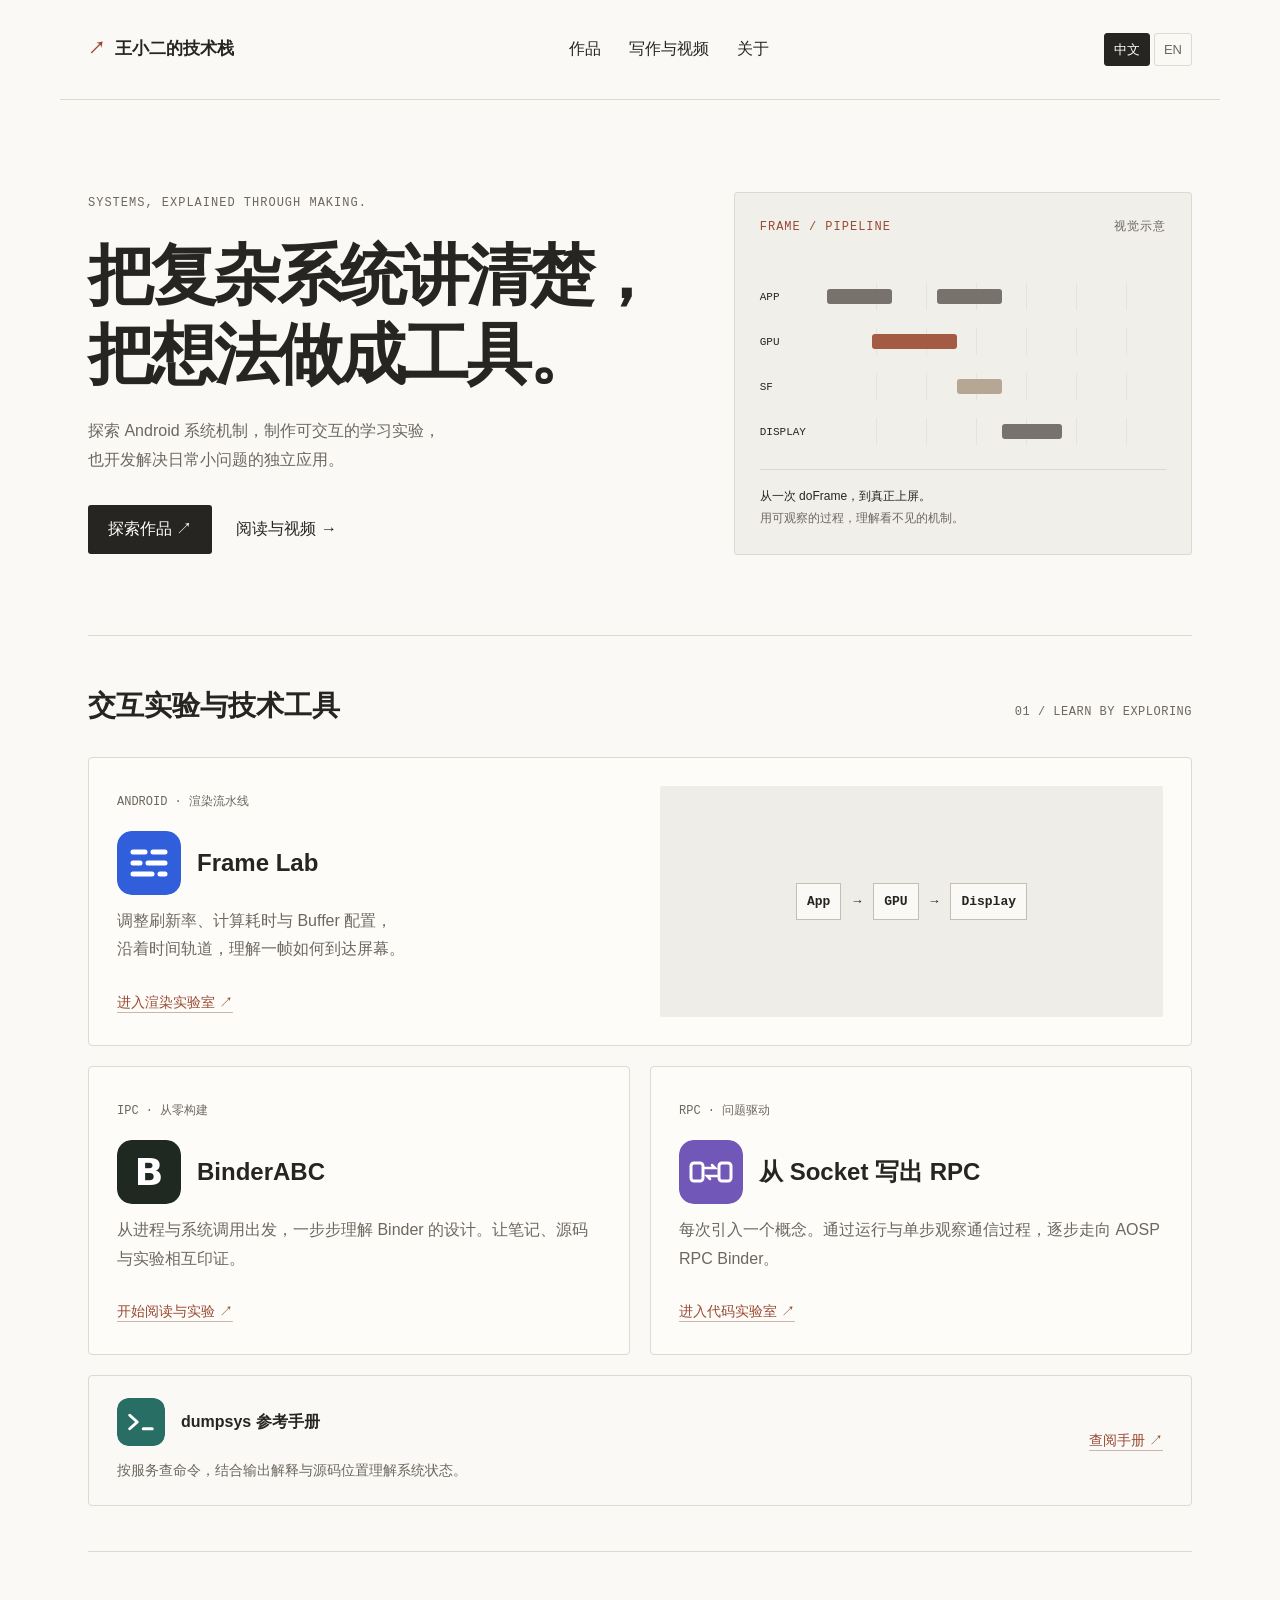
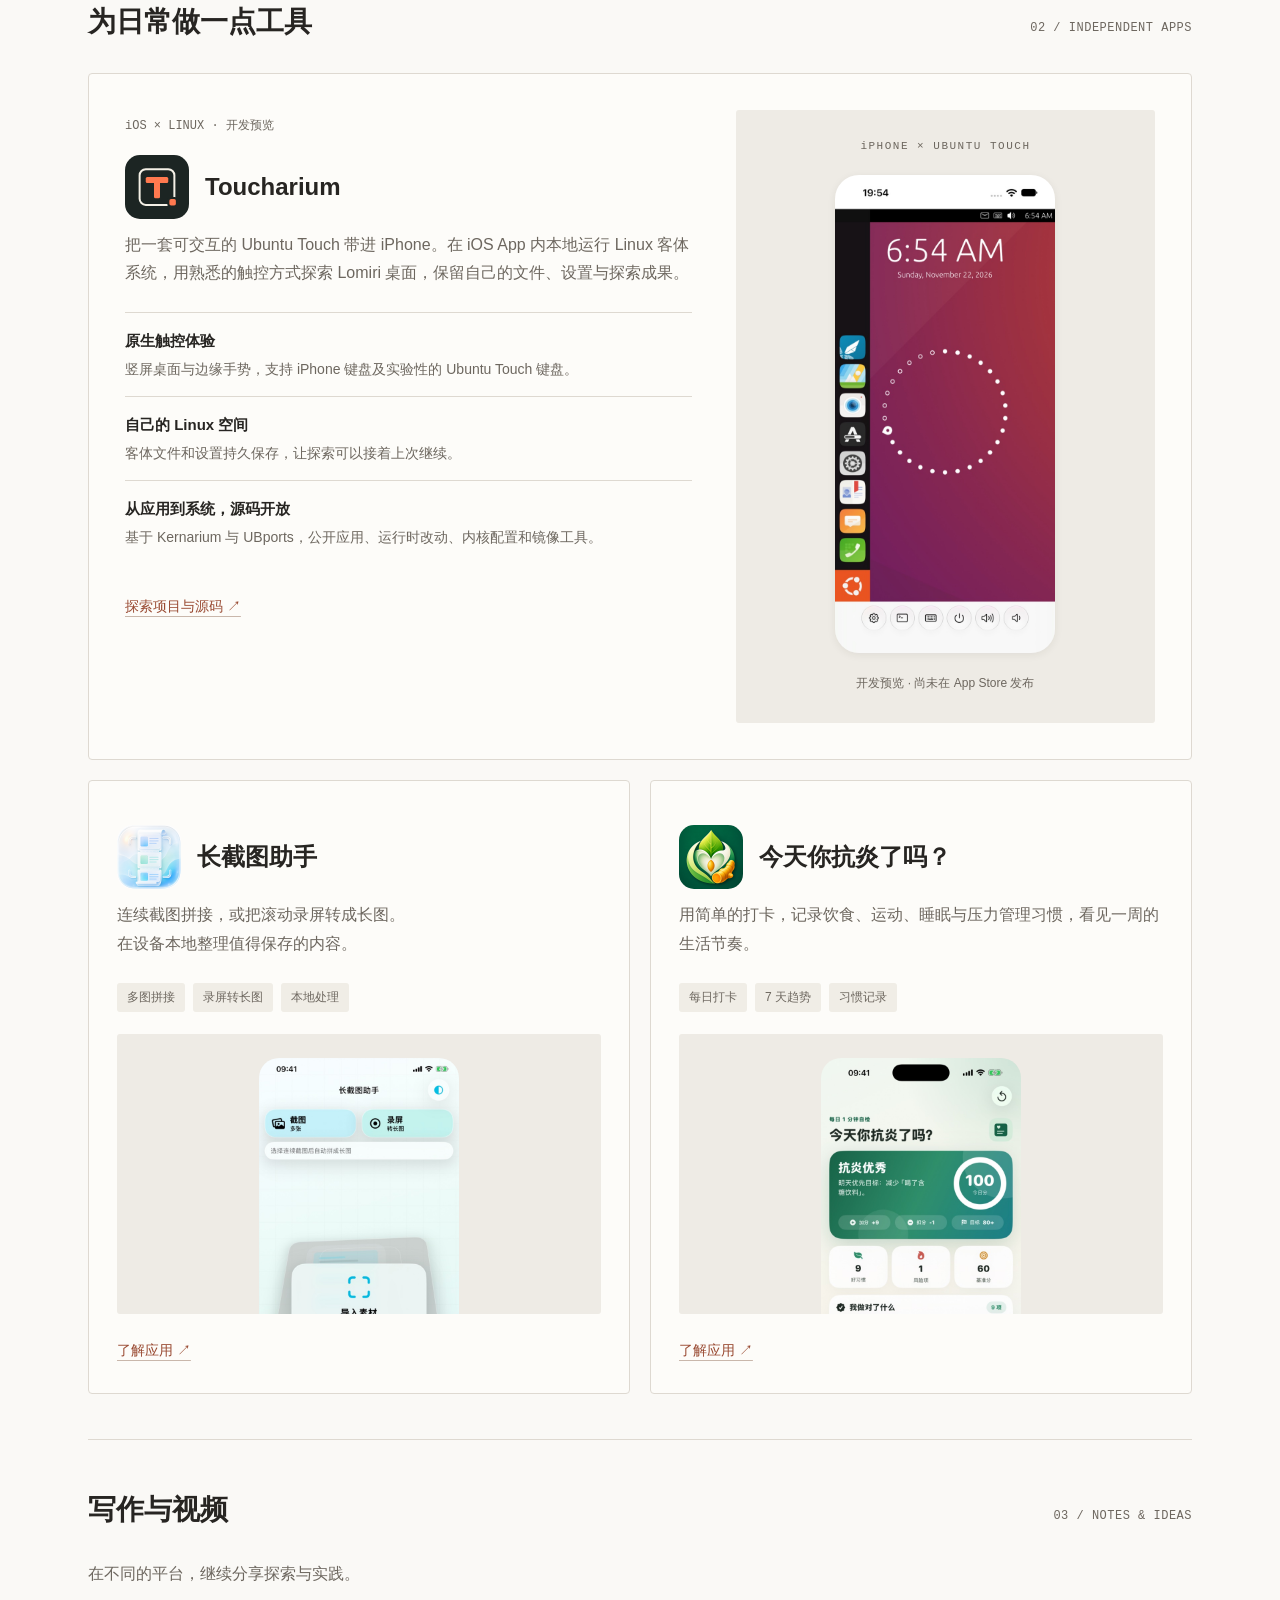
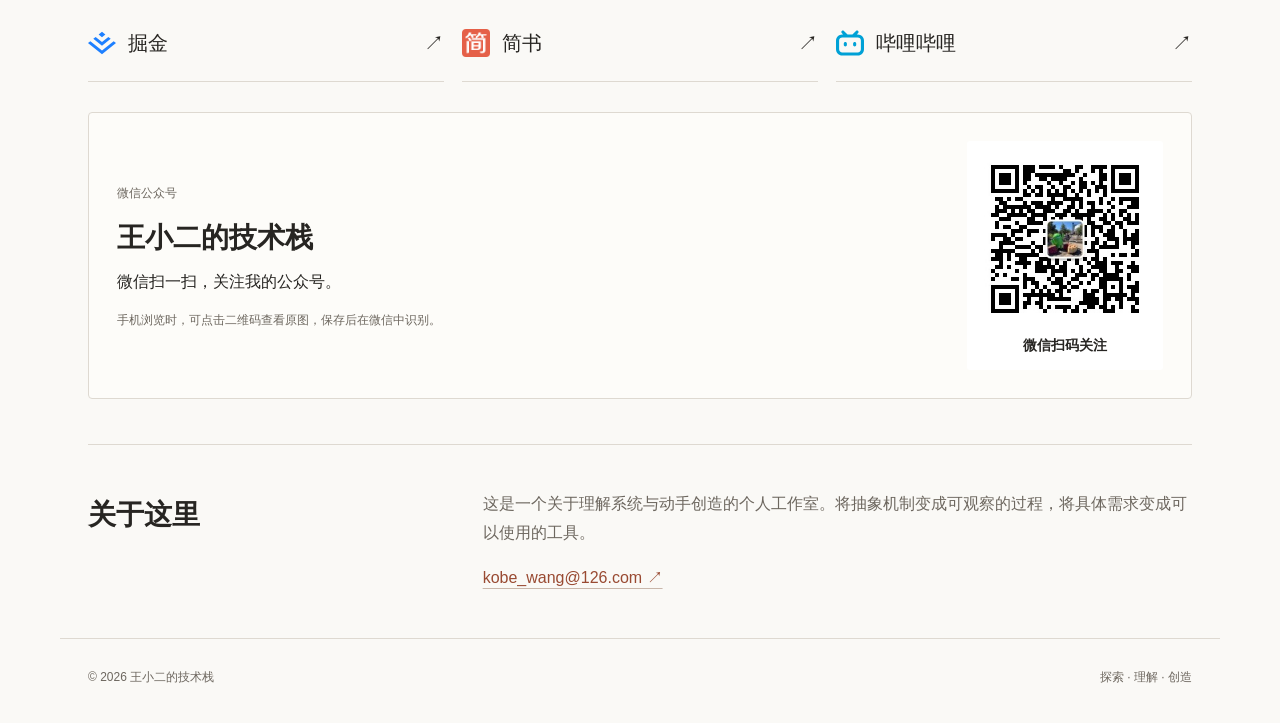
==== commit bd51013d: "Restore card hover motion and simplify app label" ====
--- a/index.html
+++ b/index.html
@@ -23,7 +23,7 @@
 <div class="hero"><div><div class="eyebrow">SYSTEMS, EXPLAINED THROUGH MAKING.</div><h1>把复杂系统讲清楚，<br><span>把想法做成工具。</span></h1><p class="intro">探索 Android 系统机制，制作可交互的学习实验，<br>也开发解决日常小问题的独立应用。</p><div class="actions"><a class="button" href="#projects">探索作品 ↗</a><a href="#writing">阅读与视频 →</a></div></div><div class="trace" role="img" aria-label="Android 渲染轨道视觉示意，非真实仿真"><div class="trace-head"><span class="mono">FRAME / PIPELINE</span><span class="mono">视觉示意</span></div><div class="lane"><label>APP</label><div class="track"><i class="bar" style="width:65px"></i><i class="bar" style="width:65px;margin-left:45px"></i></div></div><div class="lane"><label>GPU</label><div class="track"><i class="bar blue" style="width:85px;margin-left:45px"></i></div></div><div class="lane"><label>SF</label><div class="track"><i class="bar gold" style="width:45px;margin-left:130px"></i></div></div><div class="lane"><label>DISPLAY</label><div class="track"><i class="bar" style="width:60px;margin-left:175px"></i></div></div><div class="trace-foot">从一次 doFrame，到真正上屏。<br><span class="note">用可观察的过程，理解看不见的机制。</span></div></div></div>
 <section id="projects"><div class="section-head"><h2>交互实验与技术工具</h2><span class="mono">01 / LEARN BY EXPLORING</span></div><div class="grid"><a class="card featured" href="https://frameslab.netlify.app/"><div><span class="tag">ANDROID · 渲染流水线</span><div class="app-head"><img src="assets/framelab.svg" width="64" height="64" alt="" loading="lazy"><h3>Frame Lab</h3></div><p>调整刷新率、计算耗时与 Buffer 配置，<br>沿着时间轨道，理解一帧如何到达屏幕。</p><span class="link">进入渲染实验室 ↗</span></div><div class="diagram" aria-hidden="true"><b>App</b> → <b>GPU</b> → <b>Display</b></div></a><a class="card" href="https://kobewang126.github.io/BinderABC-V3"><span class="tag">IPC · 从零构建</span><div class="app-head"><img src="assets/binderabc.svg" width="64" height="64" alt="" loading="lazy"><h3>BinderABC</h3></div><p>从进程与系统调用出发，一步步理解 Binder 的设计。让笔记、源码与实验相互印证。</p><span class="link">开始阅读与实验 ↗</span></a><a class="card" href="https://rpcabc.netlify.app/"><span class="tag">RPC · 问题驱动</span><div class="app-head"><img src="assets/rpc.svg" width="64" height="64" alt="" loading="lazy"><h3>从 Socket 写出 RPC</h3></div><p>每次引入一个概念。通过运行与单步观察通信过程，逐步走向 AOSP RPC Binder。</p><span class="link">进入代码实验室 ↗</span></a><a class="tool" href="https://dumpsys-reference.netlify.app/"><div><div class="app-head"><img src="assets/dumpsys.svg" width="64" height="64" alt="" loading="lazy"><strong>dumpsys 参考手册</strong></div><p>按服务查命令，结合输出解释与源码位置理解系统状态。</p></div><span class="link">查阅手册 ↗</span></a></div></section>
 
-<section><div class="section-head"><h2>为日常做一点工具</h2><span class="mono">02 / INDEPENDENT APPS</span></div><div class="grid"><a class="card featured toucharium-card" href="https://kobewang126.github.io/toucharium-site/"><div><span class="tag">iOS × LINUX · 开发预览</span><div class="app-head"><img src="assets/toucharium.svg" width="64" height="64" alt="" loading="lazy"><h3>Toucharium</h3></div><p>把一套可交互的 Ubuntu Touch 带进 iPhone。在 iOS App 内本地运行 Linux 客体系统，用熟悉的触控方式探索 Lomiri 桌面，保留自己的文件、设置与探索成果。</p><ul class="feature-list"><li><strong>原生触控体验</strong><span>竖屏桌面与边缘手势，支持 iPhone 键盘及实验性的 Ubuntu Touch 键盘。</span></li><li><strong>自己的 Linux 空间</strong><span>客体文件和设置持久保存，让探索可以接着上次继续。</span></li><li><strong>从应用到系统，源码开放</strong><span>基于 Kernarium 与 UBports，公开应用、运行时改动、内核配置和镜像工具。</span></li></ul><span class="link">探索项目与源码 ↗</span></div><div class="product-preview toucharium-preview"><span class="preview-label">iPHONE × UBUNTU TOUCH</span><img src="assets/toucharium-preview.jpg" width="942" height="2048" alt="Toucharium 在 iPhone 上运行 Ubuntu Touch 的真实界面" loading="lazy"><span class="note">开发预览 · 尚未在 App Store 发布</span></div></a><a class="card" href="https://longscreenshot.netlify.app/"><div class="app-head"><img src="assets/longscreenshot.png" alt="长截图助手图标" loading="lazy"><h3>长截图助手</h3></div><p>连续截图拼接，或把滚动录屏转成长图。<br>在设备本地整理值得保存的内容。</p><div class="app-benefits"><span>多图拼接</span><span>录屏转长图</span><span>本地处理</span></div><div class="app-screenshot"><img src="assets/longscreenshot-preview.jpg" width="1242" height="2688" alt="长截图助手应用界面" loading="lazy"></div><span class="link">了解应用 ↗</span></a><a class="card" href="https://kangyan.netlify.app/"><span class="tag">LIFESTYLE · 每日记录</span><div class="app-head"><img src="assets/kangyan.png" width="64" height="64" alt="" loading="lazy"><h3>今天你抗炎了吗？</h3></div><p>用简单的打卡，记录饮食、运动、睡眠与压力管理习惯，看见一周的生活节奏。</p><div class="app-benefits"><span>每日打卡</span><span>7 天趋势</span><span>习惯记录</span></div><div class="app-screenshot wellness"><img src="assets/kangyan-preview.jpg" width="1242" height="2688" alt="今天你抗炎了吗应用的每日打卡界面" loading="lazy"></div><span class="link">了解应用 ↗</span></a></div></section>
+<section><div class="section-head"><h2>为日常做一点工具</h2><span class="mono">02 / INDEPENDENT APPS</span></div><div class="grid"><a class="card featured toucharium-card" href="https://kobewang126.github.io/toucharium-site/"><div><span class="tag">iOS × LINUX · 开发预览</span><div class="app-head"><img src="assets/toucharium.svg" width="64" height="64" alt="" loading="lazy"><h3>Toucharium</h3></div><p>把一套可交互的 Ubuntu Touch 带进 iPhone。在 iOS App 内本地运行 Linux 客体系统，用熟悉的触控方式探索 Lomiri 桌面，保留自己的文件、设置与探索成果。</p><ul class="feature-list"><li><strong>原生触控体验</strong><span>竖屏桌面与边缘手势，支持 iPhone 键盘及实验性的 Ubuntu Touch 键盘。</span></li><li><strong>自己的 Linux 空间</strong><span>客体文件和设置持久保存，让探索可以接着上次继续。</span></li><li><strong>从应用到系统，源码开放</strong><span>基于 Kernarium 与 UBports，公开应用、运行时改动、内核配置和镜像工具。</span></li></ul><span class="link">探索项目与源码 ↗</span></div><div class="product-preview toucharium-preview"><span class="preview-label">iPHONE × UBUNTU TOUCH</span><img src="assets/toucharium-preview.jpg" width="942" height="2048" alt="Toucharium 在 iPhone 上运行 Ubuntu Touch 的真实界面" loading="lazy"><span class="note">开发预览 · 尚未在 App Store 发布</span></div></a><a class="card" href="https://longscreenshot.netlify.app/"><div class="app-head"><img src="assets/longscreenshot.png" alt="长截图助手图标" loading="lazy"><h3>长截图助手</h3></div><p>连续截图拼接，或把滚动录屏转成长图。<br>在设备本地整理值得保存的内容。</p><div class="app-benefits"><span>多图拼接</span><span>录屏转长图</span><span>本地处理</span></div><div class="app-screenshot"><img src="assets/longscreenshot-preview.jpg" width="1242" height="2688" alt="长截图助手应用界面" loading="lazy"></div><span class="link">了解应用 ↗</span></a><a class="card" href="https://kangyan.netlify.app/"><div class="app-head"><img src="assets/kangyan.png" width="64" height="64" alt="" loading="lazy"><h3>今天你抗炎了吗？</h3></div><p>用简单的打卡，记录饮食、运动、睡眠与压力管理习惯，看见一周的生活节奏。</p><div class="app-benefits"><span>每日打卡</span><span>7 天趋势</span><span>习惯记录</span></div><div class="app-screenshot wellness"><img src="assets/kangyan-preview.jpg" width="1242" height="2688" alt="今天你抗炎了吗应用的每日打卡界面" loading="lazy"></div><span class="link">了解应用 ↗</span></a></div></section>
 
 <section id="writing"><div class="section-head"><h2>写作与视频</h2><span class="mono">03 / NOTES & IDEAS</span></div><p>在不同的平台，继续分享探索与实践。</p><div class="platforms"><a href="https://juejin.cn/user/1821226473634552/posts"><span class="platform-name"><img src="assets/juejin.svg" width="28" height="28" alt="">掘金</span> <span aria-hidden="true">↗</span></a><a href="https://www.jianshu.com/u/fd0b722ce11f"><span class="platform-name"><img src="assets/jianshu.ico" width="28" height="28" alt="">简书</span> <span aria-hidden="true">↗</span></a><a href="https://space.bilibili.com/485954104"><span class="platform-name"><img src="assets/bilibili.svg" width="28" height="28" alt="">哔哩哔哩</span> <span aria-hidden="true">↗</span></a></div><div class="wechat" id="wechat"><div><span class="tag">微信公众号</span><h3>王小二的技术栈</h3><p>微信扫一扫，关注我的公众号。</p><span class="note">手机浏览时，可点击二维码查看原图，保存后在微信中识别。</span></div><figure><a href="assets/wechat-qrcode.jpg" aria-label="查看王小二的技术栈公众号二维码原图"><img src="assets/wechat-qrcode.jpg" width="258" height="258" alt="王小二的技术栈微信公众号二维码" loading="lazy"></a><figcaption>微信扫码关注</figcaption></figure></div></section>
 
--- a/styles.css
+++ b/styles.css
@@ -40,8 +40,8 @@
 h2 { font-size: 28px; margin: 0; }
 h3 { font-size: 24px; margin: 12px 0 4px; line-height: 1.4; }
 .grid { display: grid; grid-template-columns: minmax(0, 1fr) minmax(0, 1fr); gap: 20px; }
-.card { display: block; min-width: 0; padding: 28px; border: 1px solid var(--line); border-radius: 4px; background: #fdfcf9; transition: border-color .2s; }
-.card:hover { border-color: #b6a391; }
+.card { display: block; min-width: 0; padding: 28px; border: 1px solid var(--line); border-radius: 4px; background: #fdfcf9; transition: border-color .2s, transform .2s; }
+.card:hover { border-color: #b6a391; transform: translateY(-3px); }
 .card p { margin: 10px 0 24px; }
 .featured { grid-column: 1/-1; display: grid; grid-template-columns: minmax(0, 1fr) minmax(0, 1fr); gap: 40px; background: #fdfcf9; }
 .diagram { background: #efede7; border-radius: 2px; padding: 25px; display: flex; flex-wrap: wrap; align-items: center; justify-content: center; gap: 12px; font: 13px ui-monospace, monospace; }
@@ -97,6 +97,7 @@
 @media (prefers-reduced-motion: reduce) {
   html { scroll-behavior: auto; }
   .card { transition: none; }
+  .card:hover { transform: none; }
 }
 
 /* Product cards: icon, benefits, and real app previews. */
